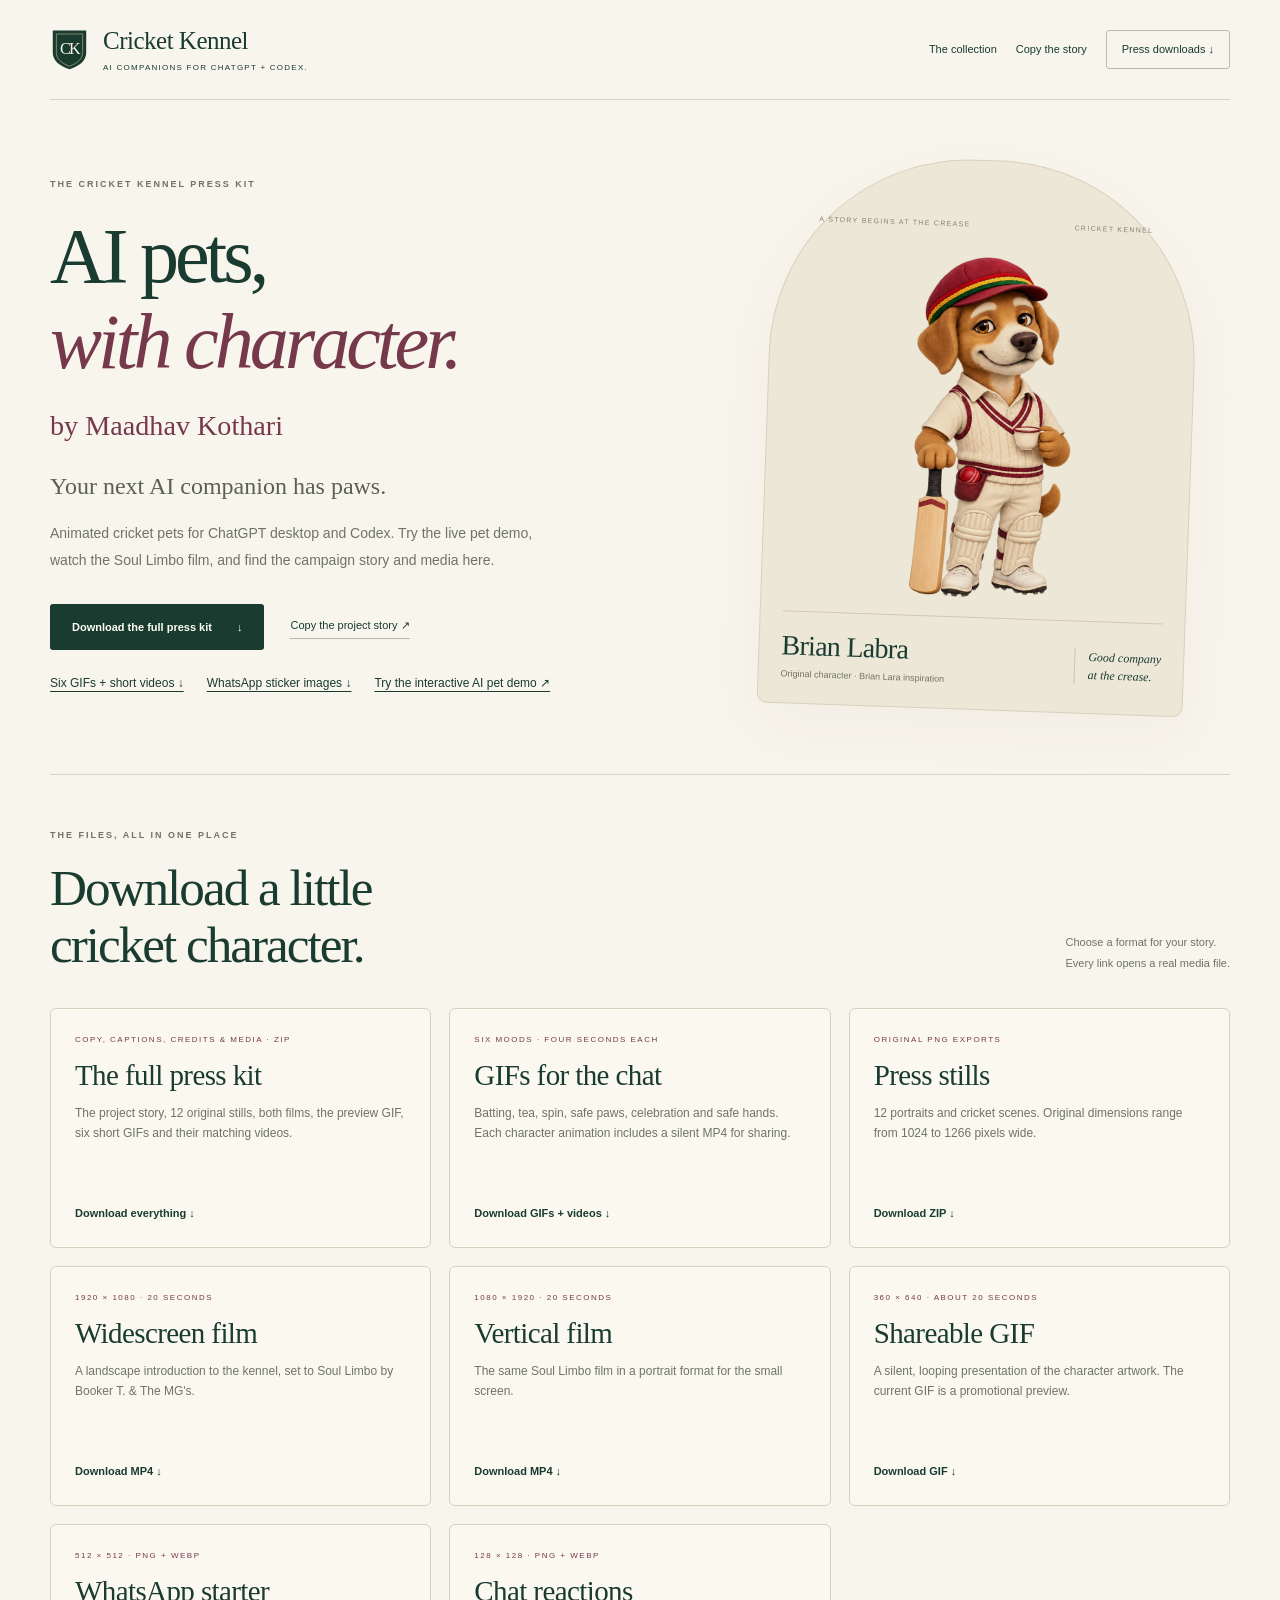
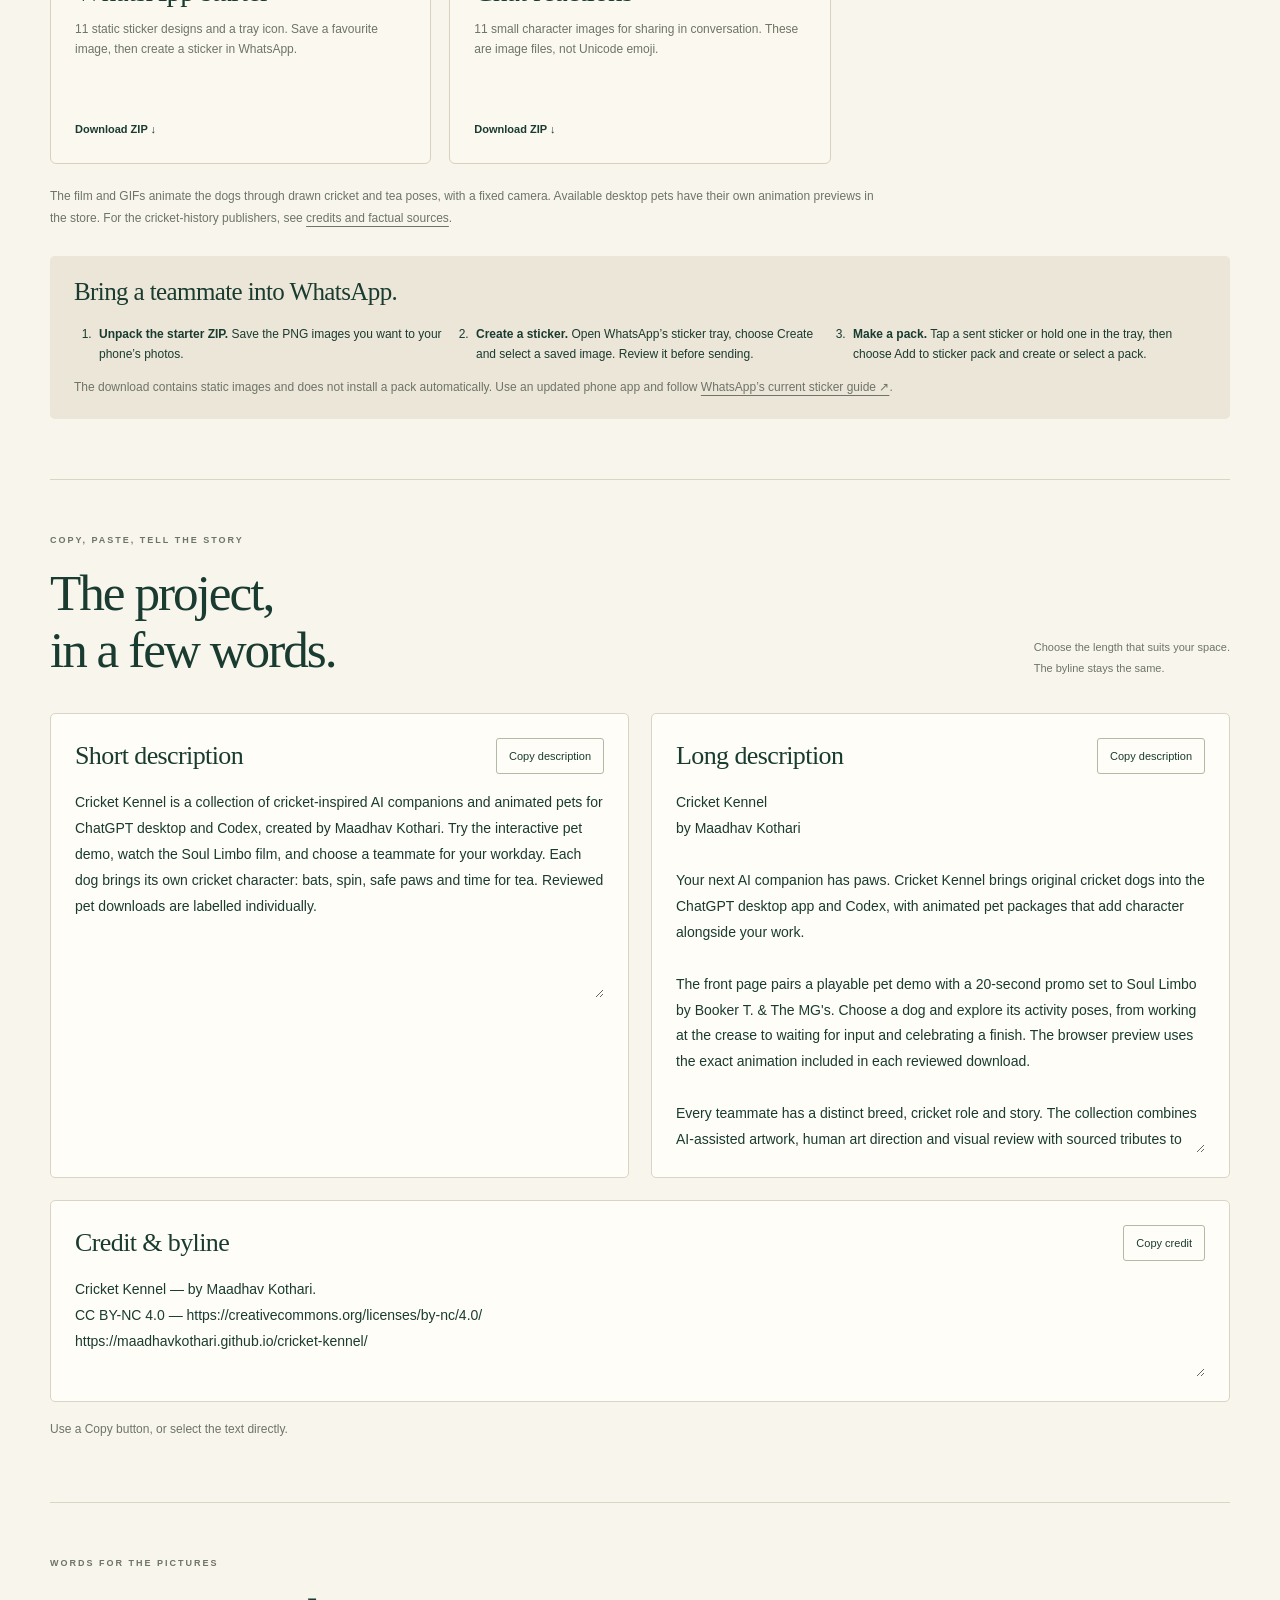
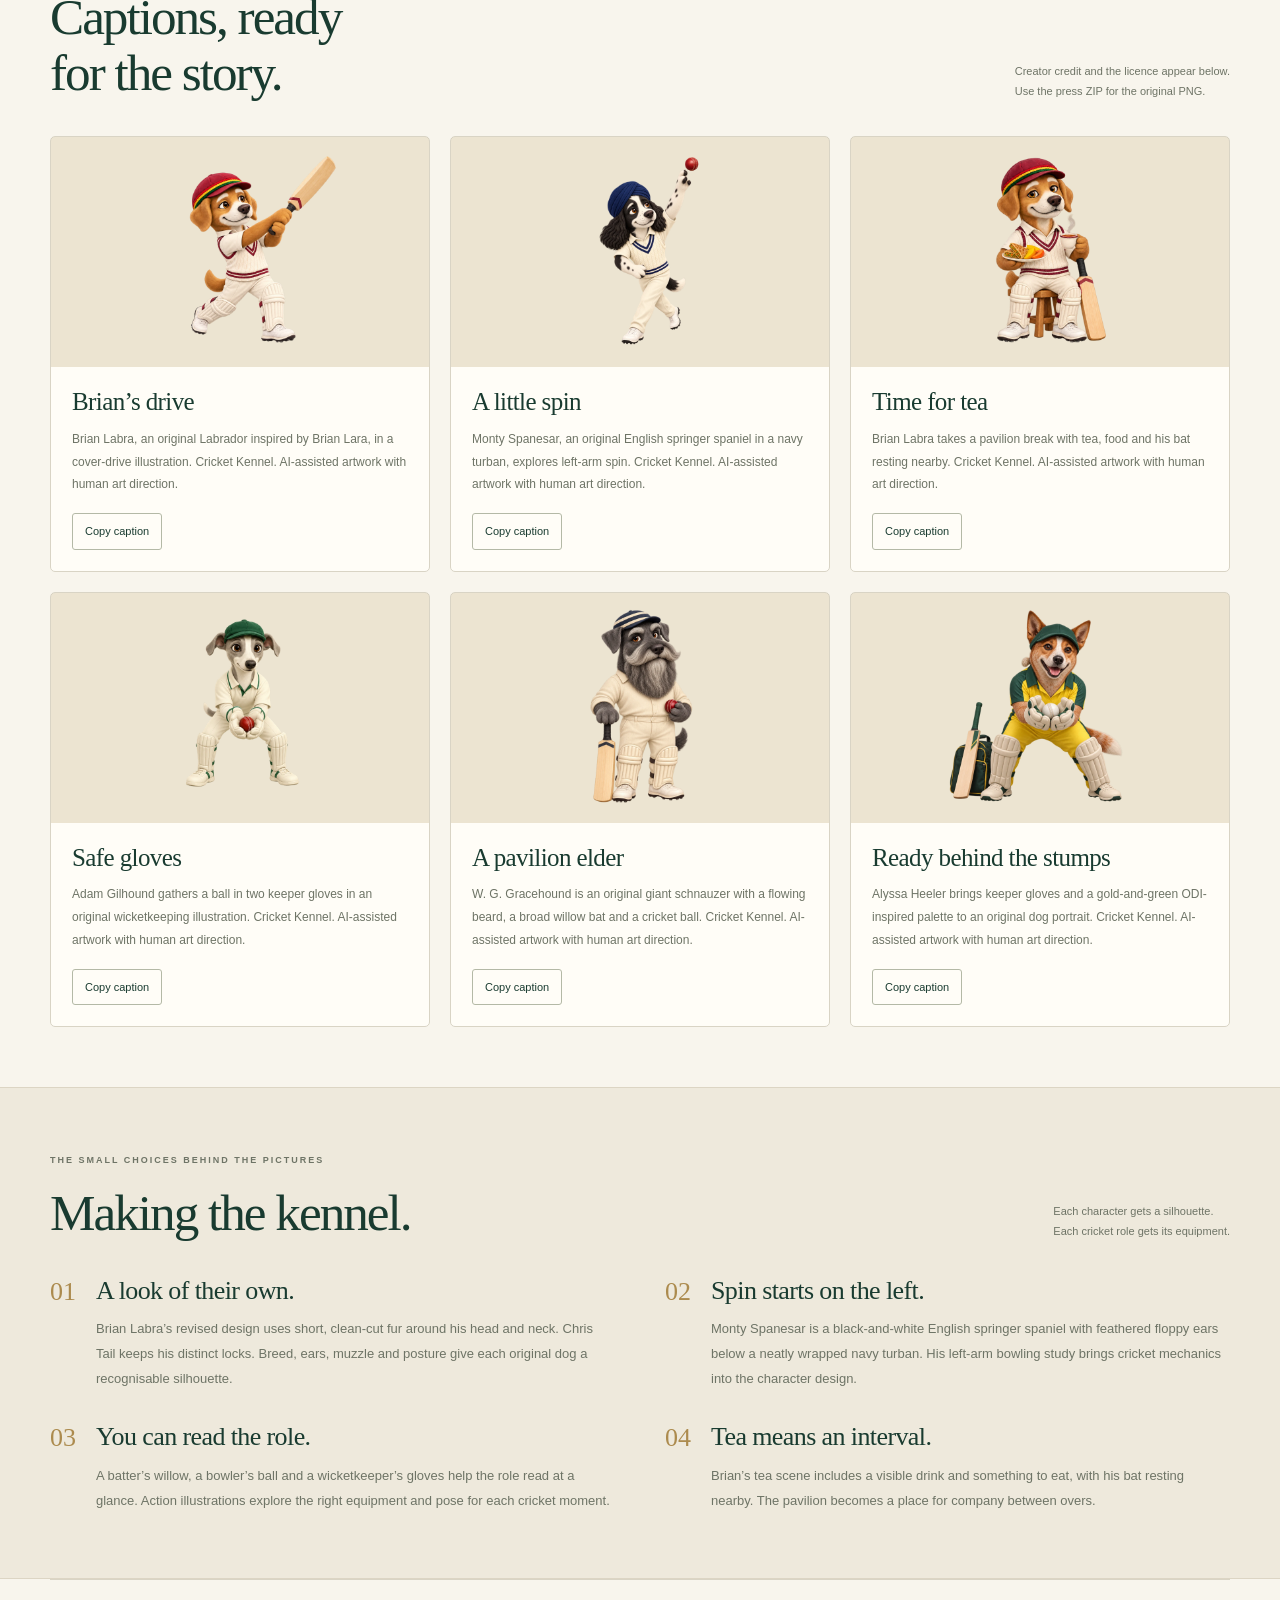
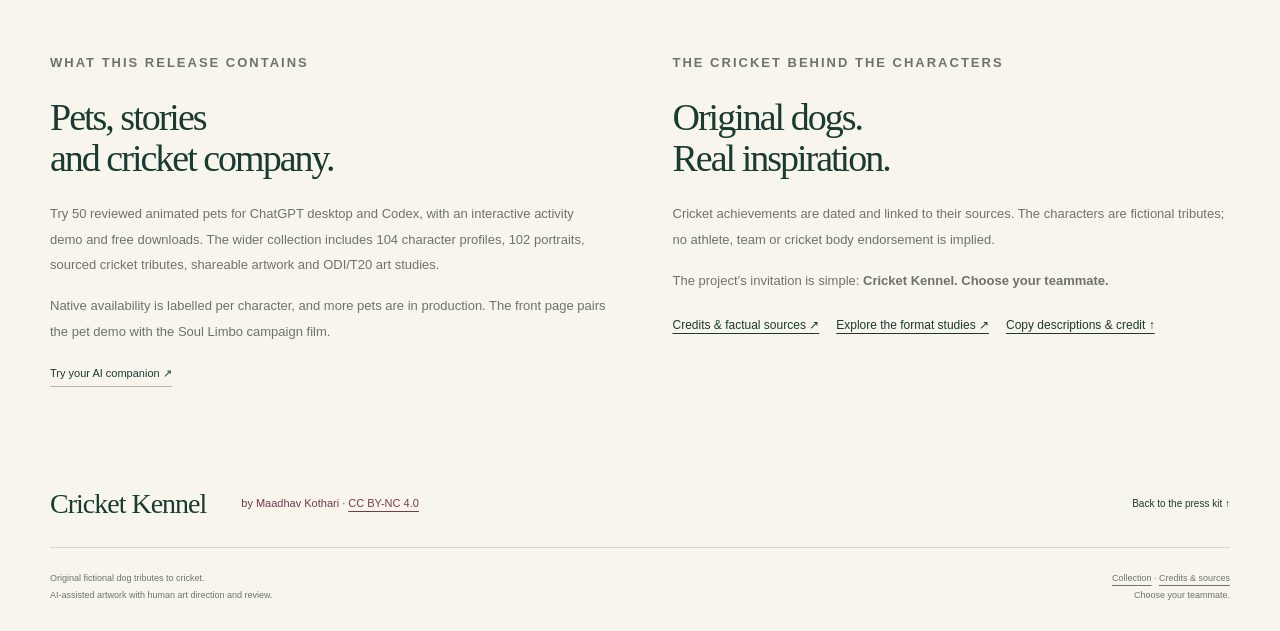
==== press.html @ 67a182ca "Add Dickie Bark umpire and revised Chris Tail native pets" ====
<!doctype html>
<html lang="en">
<head>
  <meta charset="utf-8">
  <meta name="viewport" content="width=device-width,initial-scale=1">
  <meta name="theme-color" content="#193b30">
  <meta name="description" content="Cricket Kennel press kit: AI companions and animated pets for ChatGPT desktop and Codex. Interactive demo, Soul Limbo film and free pet downloads.">
  <meta name="author" content="Maadhav Kothari">
  <meta property="og:title" content="Cricket Kennel — Press kit">
  <meta property="og:description" content="Your next AI companion has paws. Try Cricket Kennel for ChatGPT desktop and Codex.">
  <meta property="og:type" content="website">
  <meta property="og:url" content="https://maadhavkothari.github.io/cricket-kennel/press.html">
  <meta property="og:image" content="https://maadhavkothari.github.io/cricket-kennel/assets/social-preview.jpg">
  <meta property="og:image:width" content="1200">
  <meta property="og:image:height" content="675">
  <meta name="twitter:card" content="summary_large_image">
  <link rel="canonical" href="https://maadhavkothari.github.io/cricket-kennel/press.html">
  <title>Press kit — Cricket Kennel by Maadhav Kothari</title>
  <link rel="icon" href="favicon.svg" type="image/svg+xml">
  <link rel="stylesheet" href="styles.css?v=20260919-v1-50-skills-5b73dc3f-matchday-4f7d1217">
  <style>
    .press-hero{min-height:0;padding-block:60px 64px;grid-template-columns:1.1fr .9fr;gap:64px}
    .press-hero h1{font-size:clamp(60px,6.1vw,89px);letter-spacing:-4px}
    .press-byline{font:clamp(22px,2.2vw,29px)/1.4 var(--serif);color:var(--maroon);margin-top:21px}
    .press-hero .hero-description{max-width:485px;font-size:14px}
    .press-hero .hero-intro{max-width:485px;font-size:24px;margin-top:23px}
    .press-hero .hero-main{max-width:475px;transform:rotate(2deg);margin-inline:auto}
    .press-hero .hero-main>img{max-height:380px}
    .press-jump-links{display:flex;gap:12px 23px;flex-wrap:wrap;margin-top:23px;font-size:12px}
    .press-jump-links a{white-space:nowrap}
    .press-media,.press-copy-section{padding-block:53px 60px;border-top:1px solid var(--line)}
    .press-media .download-grid{grid-template-columns:repeat(3,minmax(0,1fr));margin-top:29px;gap:18px}
    .press-media .download-card{min-height:240px;padding:24px}
    .press-media .download-card p{font-size:12px}
    .press-media .download-card h3{font-size:29px}
    .press-media-note{font-size:12px;line-height:1.8;color:var(--muted);margin-top:22px;max-width:830px}
    .press-steps{margin-top:27px;padding:22px 24px;background:var(--oat);border-radius:5px}
    .press-steps h3{font-size:25px}
    .press-steps ol{padding-left:21px;display:grid;grid-template-columns:repeat(3,minmax(0,1fr));gap:20px;font-size:12px;margin-block:18px 12px}
    .press-steps li{padding-left:4px}
    .press-steps p{font-size:12px;color:var(--muted)}
    .press-copy-grid{display:grid;grid-template-columns:1fr 1fr;gap:22px;margin-top:30px}
    .press-copy-block{border:1px solid var(--line);border-radius:5px;background:var(--paper);padding:24px;min-width:0}
    .press-copy-top{display:flex;align-items:center;justify-content:space-between;gap:14px;margin-bottom:16px}
    .press-copy-top h3{font-size:26px}
    .press-copy-button{font-size:11px;line-height:1.5;white-space:nowrap;border:1px solid #b4b9a6;border-radius:3px;background:transparent;padding:9px 12px}
    .press-copy-button:hover{background:var(--oat)}
    .press-copy-block textarea{width:100%;display:block;resize:vertical;min-height:160px;border:0;padding:0;background:transparent;color:var(--green);font:14px/1.85 var(--sans);border-radius:0}
    .press-copy-block textarea:focus-visible{outline:2px solid var(--gold);outline-offset:6px}
    .press-copy-block textarea.copy-long{min-height:350px}
    .press-copy-block textarea.copy-credit{min-height:100px}
    .press-copy-help{font-size:12px;color:var(--muted);margin-top:17px;min-height:23px}
    .press-credit-block{margin-top:22px}
    .press-caption-grid{display:grid;grid-template-columns:repeat(3,minmax(0,1fr));gap:20px;margin-top:28px}
    .press-caption{border:1px solid var(--line);border-radius:5px;background:var(--paper);overflow:hidden}
    .press-caption img{width:100%;height:230px;object-fit:contain;padding:16px;background:var(--oat);mix-blend-mode:multiply}
    .press-caption-body{padding:21px}
    .press-caption h3{font-size:25px;margin-bottom:12px}
    .press-caption p{font-size:12px;line-height:1.9;color:var(--muted)}
    .press-caption .press-copy-button{margin-top:17px}
    .press-notes{display:grid;grid-template-columns:repeat(2,minmax(0,1fr));gap:32px 50px;margin-top:34px}
    .press-note{display:flex;gap:20px}
    .press-note>span{font:26px var(--serif);color:var(--gold);flex:none}
    .press-note h3{font-size:26px;margin-bottom:12px}
    .press-note p{font-size:13px;line-height:1.9;color:var(--muted)}
    .press-about{display:grid;grid-template-columns:1fr 1fr;gap:65px;padding-block:54px 62px;border-top:1px solid var(--line)}
    .press-about h2{font-size:38px;margin-bottom:21px}
    .press-about p{font-size:13px;color:var(--muted);line-height:1.95;margin-top:16px}
    .press-about .underlink{display:inline-block;margin-top:20px}
    .press-source-links{display:flex;flex-wrap:wrap;gap:17px;margin-top:22px;font-size:12px}
    @media(max-width:1000px){.press-media .download-grid{grid-template-columns:repeat(2,minmax(0,1fr))}.press-caption-grid{grid-template-columns:repeat(2,minmax(0,1fr))}.press-hero{gap:35px}.press-hero h1{font-size:68px;letter-spacing:-3px}.press-hero .hero-main strong{font-size:24px}.press-about{gap:40px}}
    @media(max-width:650px){.press-hero{grid-template-columns:1fr;padding-block:38px 42px;gap:32px}.press-hero h1{font-size:62px;letter-spacing:-3px}.press-hero .hero-intro{font-size:23px}.press-hero .hero-main{max-width:380px;width:100%}.press-hero .hero-main>img{max-height:310px}.press-byline{font-size:25px}.press-media,.press-copy-section{padding-block:40px}.press-media .download-grid,.press-copy-grid,.press-caption-grid,.press-notes,.press-about{grid-template-columns:1fr}.press-media .download-grid{gap:13px}.press-media .download-card{min-height:0;padding:22px}.press-copy-block{padding:21px}.press-copy-block textarea.copy-long{min-height:420px}.press-caption img{height:260px}.press-steps{padding:22px}.press-steps ol{grid-template-columns:1fr;gap:13px}.press-notes{gap:28px}.press-note{gap:17px}.press-about{gap:34px;padding-block:41px}.press-about h2{font-size:34px}.press-jump-links{font-size:11px;gap:11px 18px}.press-copy-top{align-items:flex-start}.press-copy-top h3{font-size:25px}.press-copy-button{font-size:11px}.press-media-note{font-size:12px}}
  </style>
</head>
<body id="top">
  <a class="skip" href="#press-media">Skip to press downloads</a>
  <header class="site-header wrap">
    <a class="brand" href="index.html"><img src="favicon.svg" alt="" width="37" height="43"><span>Cricket Kennel<small>AI companions for ChatGPT + Codex.</small></span></a>
    <nav aria-label="Main navigation"><a href="index.html#team">The collection</a><a href="#project-copy">Copy the story</a><a class="nav-download" href="#press-media">Press downloads <span aria-hidden="true">↓</span></a></nav>
  </header>
  <main>
    <section class="hero press-hero wrap" aria-labelledby="press-title">
      <div class="hero-copy">
        <p class="eyebrow">The Cricket Kennel press kit</p>
        <h1 id="press-title">AI pets,<br> <em>with character.</em></h1>
        <p class="press-byline">by Maadhav Kothari</p>
        <p class="hero-intro">Your next AI companion has paws.</p>
        <p class="hero-description">Animated cricket pets for ChatGPT desktop and Codex. Try the live pet demo, watch the Soul Limbo film, and find the campaign story and media here.</p>
        <div class="hero-actions"><a class="button primary" href="downloads/cricket-kennel-press-kit.zip?v=20260919-ai-pets-cue4" download>Download the full press kit <span aria-hidden="true">↓</span></a><a class="underlink" href="#project-copy">Copy the project story ↗</a></div>
        <div class="press-jump-links"><a href="downloads/cricket-kennel-whatsapp-gifs.zip?v=20260919-ai-pets-cue4" download>Six GIFs + short videos ↓</a><a href="downloads/cricket-kennel-stickers.zip?v=20260919-ai-pets-cue4" download>WhatsApp sticker images ↓</a><a href="index.html#pet-store">Try the interactive AI pet demo ↗</a></div>
      </div>
      <figure class="hero-main">
        <div class="hero-edition"><span>A story begins at the crease</span><span>Cricket Kennel</span></div>
        <img src="assets/brian.webp?v=20260919-ai-pets-cue4" width="960" height="960" alt="Brian Labra, an original honey-brown Labrador with a clean-cut head, cream cricket whites and a bat.">
        <figcaption><span><strong>Brian Labra</strong><small>Original character · Brian Lara inspiration</small></span><span class="hero-signature">Good company<br> at the crease.</span></figcaption>
      </figure>
    </section>

    <section class="press-media wrap" id="press-media" aria-labelledby="media-title">
      <div class="section-heading"><div><p class="eyebrow">The files, all in one place</p><h2 id="media-title">Download a little<br> cricket character.</h2></div><p>Choose a format for your story.<br> Every link opens a real media file.</p></div>
      <div class="download-grid">
        <a class="download-card" href="downloads/cricket-kennel-press-kit.zip?v=20260919-ai-pets-cue4" download><span class="download-kicker">Copy, captions, credits &amp; media · ZIP</span><h3>The full press kit</h3><p>The project story, 12 original stills, both films, the preview GIF, six short GIFs and their matching videos.</p><span>Download everything ↓</span></a>
        <a class="download-card" href="downloads/cricket-kennel-whatsapp-gifs.zip?v=20260919-ai-pets-cue4" download><span class="download-kicker">Six moods · Four seconds each</span><h3>GIFs for the chat</h3><p>Batting, tea, spin, safe paws, celebration and safe hands. Each character animation includes a silent MP4 for sharing.</p><span>Download GIFs + videos ↓</span></a>
        <a class="download-card" href="downloads/cricket-kennel-press-stills.zip?v=20260919-ai-pets-cue4" download><span class="download-kicker">Original PNG exports</span><h3>Press stills</h3><p>12 portraits and cricket scenes. Original dimensions range from 1024 to 1266 pixels wide.</p><span>Download ZIP ↓</span></a>
        <a class="download-card" href="media/cricket-kennel-horizontal.mp4?v=20260919-ai-pets-cue4" download><span class="download-kicker">1920 × 1080 · 20 seconds</span><h3>Widescreen film</h3><p>A landscape introduction to the kennel, set to Soul Limbo by Booker T. &amp; The MG's.</p><span>Download MP4 ↓</span></a>
        <a class="download-card" href="media/cricket-kennel-vertical.mp4?v=20260919-ai-pets-cue4" download><span class="download-kicker">1080 × 1920 · 20 seconds</span><h3>Vertical film</h3><p>The same Soul Limbo film in a portrait format for the small screen.</p><span>Download MP4 ↓</span></a>
        <a class="download-card" href="media/cricket-kennel-preview.gif?v=20260919-ai-pets-cue4" download><span class="download-kicker">360 × 640 · about 20 seconds</span><h3>Shareable GIF</h3><p>A silent, looping presentation of the character artwork. The current GIF is a promotional preview.</p><span>Download GIF ↓</span></a>
        <a class="download-card" href="downloads/cricket-kennel-stickers.zip?v=20260919-ai-pets-cue4" download><span class="download-kicker">512 × 512 · PNG + WebP</span><h3>WhatsApp starter</h3><p>11 static sticker designs and a tray icon. Save a favourite image, then create a sticker in WhatsApp.</p><span>Download ZIP ↓</span></a>
        <a class="download-card" href="downloads/cricket-kennel-reactions.zip?v=20260919-ai-pets-cue4" download><span class="download-kicker">128 × 128 · PNG + WebP</span><h3>Chat reactions</h3><p>11 small character images for sharing in conversation. These are image files, not Unicode emoji.</p><span>Download ZIP ↓</span></a>
      </div>
      <p class="press-media-note">The film and GIFs animate the dogs through drawn cricket and tea poses, with a fixed camera. Available desktop pets have their own animation previews in the store. For the cricket-history publishers, see <a href="CREDITS.md">credits and factual sources</a>.</p>
      <div class="press-steps" aria-labelledby="whatsapp-title">
        <h3 id="whatsapp-title">Bring a teammate into WhatsApp.</h3>
        <ol><li><strong>Unpack the starter ZIP.</strong> Save the PNG images you want to your phone’s photos.</li><li><strong>Create a sticker.</strong> Open WhatsApp’s sticker tray, choose Create and select a saved image. Review it before sending.</li><li><strong>Make a pack.</strong> Tap a sent sticker or hold one in the tray, then choose Add to sticker pack and create or select a pack.</li></ol>
        <p>The download contains static images and does not install a pack automatically. Use an updated phone app and follow <a href="https://faq.whatsapp.com/1056840314992666" target="_blank" rel="noopener noreferrer">WhatsApp’s current sticker guide ↗</a>.</p>
      </div>
    </section>

    <section class="press-copy-section wrap" id="project-copy" aria-labelledby="copy-title">
      <div class="section-heading"><div><p class="eyebrow">Copy, paste, tell the story</p><h2 id="copy-title">The project,<br> in a few words.</h2></div><p>Choose the length that suits your space.<br> The byline stays the same.</p></div>
      <div class="press-copy-grid">
        <article class="press-copy-block"><div class="press-copy-top"><h3><label for="copy-short">Short description</label></h3><button class="press-copy-button" type="button" data-copy="copy-short">Copy description</button></div><textarea id="copy-short" readonly rows="8" spellcheck="false">Cricket Kennel is a collection of cricket-inspired AI companions and animated pets for ChatGPT desktop and Codex, created by Maadhav Kothari. Try the interactive pet demo, watch the Soul Limbo film, and choose a teammate for your workday. Each dog brings its own cricket character: bats, spin, safe paws and time for tea. Reviewed pet downloads are labelled individually.</textarea></article>
        <article class="press-copy-block"><div class="press-copy-top"><h3><label for="copy-long">Long description</label></h3><button class="press-copy-button" type="button" data-copy="copy-long">Copy description</button></div><textarea id="copy-long" class="copy-long" readonly rows="14" spellcheck="false">Cricket Kennel
by Maadhav Kothari

Your next AI companion has paws. Cricket Kennel brings original cricket dogs into the ChatGPT desktop app and Codex, with animated pet packages that add character alongside your work.

The front page pairs a playable pet demo with a 20-second promo set to Soul Limbo by Booker T. &amp; The MG's. Choose a dog and explore its activity poses, from working at the crease to waiting for input and celebrating a finish. The browser preview uses the exact animation included in each reviewed download.

Every teammate has a distinct breed, cricket role and story. The collection combines AI-assisted artwork, human art direction and visual review with sourced tributes to cricket greats. Character portraits, ODI/T20 art studies, stickers and short cricket animations extend the kennel beyond the desktop.

Download availability is shown per character. Desktop/CLI pets and ChatGPT web use different installation formats; the downloads include setup instructions and a link to the official guide. More native pets remain in production.

Choose your teammate. Bring a little cricket to your workday.</textarea></article>
      </div>
      <article class="press-copy-block press-credit-block"><div class="press-copy-top"><h3><label for="copy-credit">Credit &amp; byline</label></h3><button class="press-copy-button" type="button" data-copy="copy-credit">Copy credit</button></div><textarea id="copy-credit" class="copy-credit" readonly rows="3" spellcheck="false">Cricket Kennel — by Maadhav Kothari.
CC BY-NC 4.0 — https://creativecommons.org/licenses/by-nc/4.0/
https://maadhavkothari.github.io/cricket-kennel/</textarea></article>
      <p class="press-copy-help" id="copy-status" role="status" aria-live="polite">Use a Copy button, or select the text directly.</p>
    </section>

    <section class="press-copy-section wrap" id="captions" aria-labelledby="caption-title">
      <div class="section-heading"><div><p class="eyebrow">Words for the pictures</p><h2 id="caption-title">Captions, ready<br> for the story.</h2></div><p>Creator credit and the licence appear below.<br> Use the press ZIP for the original PNG.</p></div>
      <div class="press-caption-grid">
        <article class="press-caption"><img src="assets/brian-cover-drive.webp?v=20260919-ai-pets-cue4" alt="Brian Labra holding his bat through an illustrated cover-drive pose." width="400" height="400" loading="lazy"><div class="press-caption-body"><h3>Brian’s drive</h3><p id="caption-brian">Brian Labra, an original Labrador inspired by Brian Lara, in a cover-drive illustration. Cricket Kennel. AI-assisted artwork with human art direction.</p><button class="press-copy-button" type="button" data-copy="caption-brian">Copy caption</button></div></article>
        <article class="press-caption"><img src="assets/monty-spanesar-left-arm-spin.webp?v=20260919-ai-pets-cue4" alt="Monty Spanesar, a navy-turbaned springer spaniel, in a left-arm spin illustration." width="400" height="400" loading="lazy"><div class="press-caption-body"><h3>A little spin</h3><p id="caption-monty">Monty Spanesar, an original English springer spaniel in a navy turban, explores left-arm spin. Cricket Kennel. AI-assisted artwork with human art direction.</p><button class="press-copy-button" type="button" data-copy="caption-monty">Copy caption</button></div></article>
        <article class="press-caption"><img src="assets/brian-tea-food.webp?v=20260919-ai-pets-cue4" alt="Brian Labra holding a cup and a plate of food, with his bat resting beside him." width="400" height="400" loading="lazy"><div class="press-caption-body"><h3>Time for tea</h3><p id="caption-tea">Brian Labra takes a pavilion break with tea, food and his bat resting nearby. Cricket Kennel. AI-assisted artwork with human art direction.</p><button class="press-copy-button" type="button" data-copy="caption-tea">Copy caption</button></div></article>
        <article class="press-caption"><img src="assets/adam-gilhound-keeper-take.webp?v=20260919-ai-pets-cue4" alt="Adam Gilhound gathers a cricket ball in two wicketkeeping gloves." width="400" height="400" loading="lazy"><div class="press-caption-body"><h3>Safe gloves</h3><p id="caption-keeper">Adam Gilhound gathers a ball in two keeper gloves in an original wicketkeeping illustration. Cricket Kennel. AI-assisted artwork with human art direction.</p><button class="press-copy-button" type="button" data-copy="caption-keeper">Copy caption</button></div></article>
        <article class="press-caption"><img src="assets/wg-gracehound.webp?v=20260919-ai-pets-cue4" alt="W. G. Gracehound, a bearded giant schnauzer, with a cricket bat and ball." width="400" height="400" loading="lazy"><div class="press-caption-body"><h3>A pavilion elder</h3><p id="caption-grace">W. G. Gracehound is an original giant schnauzer with a flowing beard, a broad willow bat and a cricket ball. Cricket Kennel. AI-assisted artwork with human art direction.</p><button class="press-copy-button" type="button" data-copy="caption-grace">Copy caption</button></div></article>
        <article class="press-caption"><img src="assets/alyssa-heeler.webp?v=20260919-ai-pets-cue4" alt="Alyssa Heeler, an original wicketkeeper dog in a gold-and-green ODI-inspired kit." width="400" height="400" loading="lazy"><div class="press-caption-body"><h3>Ready behind the stumps</h3><p id="caption-alyssa">Alyssa Heeler brings keeper gloves and a gold-and-green ODI-inspired palette to an original dog portrait. Cricket Kennel. AI-assisted artwork with human art direction.</p><button class="press-copy-button" type="button" data-copy="caption-alyssa">Copy caption</button></div></article>
      </div>
    </section>

    <section class="story-section" id="making-of" aria-labelledby="making-title">
      <div class="wrap"><div class="section-heading"><div><p class="eyebrow">The small choices behind the pictures</p><h2 id="making-title">Making the kennel.</h2></div><p>Each character gets a silhouette.<br> Each cricket role gets its equipment.</p></div>
        <div class="press-notes">
          <article class="press-note"><span>01</span><div><h3>A look of their own.</h3><p>Brian Labra’s revised design uses short, clean-cut fur around his head and neck. Chris Tail keeps his distinct locks. Breed, ears, muzzle and posture give each original dog a recognisable silhouette.</p></div></article>
          <article class="press-note"><span>02</span><div><h3>Spin starts on the left.</h3><p>Monty Spanesar is a black-and-white English springer spaniel with feathered floppy ears below a neatly wrapped navy turban. His left-arm bowling study brings cricket mechanics into the character design.</p></div></article>
          <article class="press-note"><span>03</span><div><h3>You can read the role.</h3><p>A batter’s willow, a bowler’s ball and a wicketkeeper’s gloves help the role read at a glance. Action illustrations explore the right equipment and pose for each cricket moment.</p></div></article>
          <article class="press-note"><span>04</span><div><h3>Tea means an interval.</h3><p>Brian’s tea scene includes a visible drink and something to eat, with his bat resting nearby. The pavilion becomes a place for company between overs.</p></div></article>
        </div>
      </div>
    </section>

    <section class="press-about wrap" aria-label="Project scope and sources">
      <article><p class="eyebrow">What this release contains</p><h2>Pets, stories<br> and cricket company.</h2><p>Try 50 reviewed animated pets for ChatGPT desktop and Codex, with an interactive activity demo and free downloads. The wider collection includes 104 character profiles, 102 portraits, sourced cricket tributes, shareable artwork and ODI/T20 art studies.</p><p>Native availability is labelled per character, and more pets are in production. The front page pairs the pet demo with the Soul Limbo campaign film.</p><a class="underlink" href="index.html#pet-store">Try your AI companion ↗</a></article>
      <article><p class="eyebrow">The cricket behind the characters</p><h2>Original dogs.<br> Real inspiration.</h2><p>Cricket achievements are dated and linked to their sources. The characters are fictional tributes; no athlete, team or cricket body endorsement is implied.</p><p>The project’s invitation is simple: <strong>Cricket Kennel. Choose your teammate.</strong></p><div class="press-source-links"><a href="CREDITS.md">Credits &amp; factual sources ↗</a><a href="index.html#formats">Explore the format studies ↗</a><a href="#project-copy">Copy descriptions &amp; credit ↑</a></div></article>
    </section>
  </main>
  <footer class="site-footer wrap"><div class="footer-top"><a class="footer-brand" href="index.html">Cricket Kennel</a><p>by Maadhav Kothari · <a rel="license" href="https://creativecommons.org/licenses/by-nc/4.0/">CC BY-NC 4.0</a></p><a href="#top">Back to the press kit ↑</a></div><div class="footer-bottom"><p>Original fictional dog tributes to cricket.<br> AI-assisted artwork with human art direction and review.</p><p><a href="index.html">Collection</a> · <a href="CREDITS.md">Credits &amp; sources</a><br> Choose your teammate.</p></div></footer>
  <script>
    (() => {
      const status = document.getElementById('copy-status');
      for (const button of document.querySelectorAll('[data-copy]')) {
        button.addEventListener('click', async () => {
          const target = document.getElementById(button.dataset.copy);
          if (!target) return;
          const text = ('value' in target ? target.value : target.textContent).trim();
          try {
            if (!navigator.clipboard?.writeText) throw new Error('Clipboard unavailable');
            await navigator.clipboard.writeText(text);
            status.textContent = 'Copied. Ready to paste into your story.';
            button.textContent = 'Copied ✓';
          } catch {
            if (typeof target.select === 'function') { target.focus(); target.select(); }
            else {
              const selection = window.getSelection();
              const range = document.createRange();
              range.selectNodeContents(target);
              selection.removeAllRanges();
              selection.addRange(range);
            }
            status.textContent = 'Text selected. Press Command-C or Control-C to copy.';
          }
        });
      }
    })();
  </script>
</body>
</html>
---- styles.css ----
:root{--ivory:#f8f5ed;--paper:#fffdf7;--green:#193b30;--deep:#102b23;--maroon:#76394b;--gold:#ac8b4e;--line:#d9d4c5;--muted:#6e7466;--oat:#ece6d8;--serif:Georgia,"Times New Roman",serif;--sans:-apple-system,BlinkMacSystemFont,"Segoe UI",sans-serif}*{box-sizing:border-box}html{scroll-behavior:smooth;scroll-padding-top:25px}body{margin:0;background:var(--ivory);color:var(--green);font:15px/1.7 var(--sans)}button,input,select{font:inherit}button{cursor:pointer;color:inherit}a{color:inherit;text-underline-offset:4px}img,video{display:block;max-width:100%}button,a,input,select,summary{outline-offset:5px}button:focus-visible,a:focus-visible,input:focus-visible,select:focus-visible,summary:focus-visible{outline:3px solid var(--gold)}h1,h2,h3,p,figure{margin:0}h1,h2,h3{font-family:var(--serif);font-weight:400;line-height:1.1}h1{font-size:clamp(64px,6.7vw,104px);letter-spacing:-5px}h1 em{color:var(--maroon);font-weight:400}h2{font-size:clamp(36px,4vw,56px);letter-spacing:-2px}h3{font-size:25px;letter-spacing:-.6px}.wrap{width:min(1360px,calc(100% - 100px));margin-inline:auto}.sr-only,.skip:not(:focus){position:absolute;width:1px;height:1px;padding:0;overflow:hidden;clip:rect(0,0,0,0);white-space:nowrap}.skip:focus{position:fixed;z-index:100;top:15px;left:15px;background:var(--green);color:white;padding:12px 20px}.site-header{display:flex;align-items:center;justify-content:space-between;gap:30px;padding-block:27px;border-bottom:1px solid var(--line)}.brand{display:flex;align-items:center;gap:14px;font:25px var(--serif);letter-spacing:-.5px;text-decoration:none}.brand img{width:39px;flex:none}.brand small{display:block;font:8px var(--sans);letter-spacing:1.25px;text-transform:uppercase;margin-top:8px}.site-header nav{display:flex;align-items:center;gap:29px;font-size:11px}.site-header nav a{text-decoration:none}.site-header nav .nav-download{border:1px solid #b8bca9;border-radius:3px;padding:9px 15px}.site-header nav a:hover{color:var(--maroon)}.hero{display:grid;grid-template-columns:1fr 1.03fr;gap:62px;align-items:center;min-height:735px;padding-block:65px 78px}.eyebrow{font-size:9px;text-transform:uppercase;font-weight:600;letter-spacing:2px;color:var(--muted);margin-bottom:21px}.hero-copy>.eyebrow span{width:6px;height:6px;display:inline-block;border-radius:50%;background:var(--maroon);margin-right:8px;vertical-align:1px}.hero-intro{font:23px/1.5 var(--serif);max-width:380px;margin-top:27px;color:#5b6350}.hero-description{font-size:12px;line-height:1.9;max-width:360px;color:var(--muted);margin-top:16px}.hero-actions{display:flex;align-items:center;gap:26px;flex-wrap:wrap;margin-top:31px}.button{display:inline-flex;align-items:center;justify-content:center;gap:25px;min-height:46px;padding:12px 21px;font-size:11px;font-weight:600;border:1px solid transparent;border-radius:3px;text-decoration:none}.primary{background:var(--green);color:var(--paper)}.primary:hover{background:var(--deep)}.underlink{font-size:11px;text-decoration:none;border-bottom:1px solid #b4b9a6;padding-bottom:3px}.hero-footnote{display:flex;gap:10px;align-items:center;font-size:9px;color:var(--muted);margin-top:38px}.hero-footnote strong{font-weight:500}.tiny-ball{width:17px;height:17px;border-radius:50%;background:var(--maroon);position:relative;transform:rotate(28deg);flex:none}.tiny-ball:after{content:"";border-inline:1px dashed #d5a995;position:absolute;height:15px;width:2px;top:1px;left:7px}.hero-art{position:relative;padding:0 20px 0 35px;min-width:0}.hero-orbit{position:absolute;inset:8% -1% 10% 0;border:1px solid #d9d1bd;border-radius:50%;z-index:-1}.hero-main{background:#ede7d8;border:1px solid #d9d0bb;padding:30px 22px 21px;border-radius:200px 200px 10px 10px;transform:rotate(2deg);box-shadow:0 20px 60px #46340b0a}.hero-edition{display:flex;justify-content:space-between;font-size:7px;text-transform:uppercase;letter-spacing:1.3px;color:#82816b;margin:28px 23px 6px}.hero-main>img{aspect-ratio:1;width:100%;object-fit:contain;mix-blend-mode:multiply}.hero-main figcaption{border-top:1px solid #d2c8b2;padding-top:18px;display:flex;justify-content:space-between;align-items:center;gap:20px}.hero-main strong{font:28px var(--serif);letter-spacing:-.7px;display:block}.hero-main small{font-size:9px;color:var(--muted);display:block;margin-top:5px}.hero-signature{font:12px/1.5 var(--serif);font-style:italic;max-width:104px;border-left:1px solid #cec5ae;padding-left:13px}.hero-small{position:absolute;left:-37px;bottom:-28px;width:165px;background:#fbf7ed;border:6px solid var(--paper);border-bottom-width:10px;transform:rotate(-10deg);box-shadow:0 8px 25px #40331c1b;border-radius:3px}.hero-small img{aspect-ratio:1;object-fit:contain;width:100%;mix-blend-mode:multiply}.hero-small figcaption{font:14px var(--serif);padding:3px 5px 0;text-align:center;color:var(--maroon)}.hero-seal{position:absolute;right:-19px;top:12px;border:1px solid var(--maroon);outline:1px solid var(--maroon);outline-offset:5px;border-radius:50%;width:88px;height:88px;display:flex;align-items:center;justify-content:center;flex-direction:column;font-size:9px;line-height:1.5;transform:rotate(13deg);background:var(--ivory);color:var(--maroon)}.hero-seal i{font:14px var(--serif)}.boundary-strip{padding:20px 30px;display:flex;justify-content:center;align-items:center;gap:38px;border-block:1px solid var(--line);background:#efeade;font-size:10px;text-transform:uppercase;letter-spacing:1.3px;overflow:hidden;white-space:nowrap}.boundary-strip i{font-size:11px;color:var(--gold);font-style:normal}.team-section{padding-block:77px 60px}.section-heading{display:flex;justify-content:space-between;align-items:flex-end;gap:35px;margin-bottom:35px}.section-heading .eyebrow{margin-bottom:17px}.section-heading>p{font-size:11px;color:var(--muted);line-height:1.85}.team-tools{display:flex;align-items:center;justify-content:space-between;gap:25px;margin-top:33px}.search{position:relative;display:flex;align-items:center;width:min(410px,100%)}.search>span[aria-hidden]{position:absolute;left:13px;font-size:26px;line-height:1;color:#7c806d;pointer-events:none}.search input{width:100%;height:44px;padding:10px 15px 10px 41px;background:var(--paper);border:1px solid var(--line);border-radius:4px;color:var(--green);font-size:11px}.result-count{font-size:10px;color:var(--muted);white-space:nowrap}.nation-filters{display:flex;flex-wrap:wrap;gap:8px;margin:19px 0 27px}.nation-button{background:transparent;border:1px solid #cdd1bf;border-radius:30px;padding:7px 15px;font-size:10px;min-height:34px}.nation-button:hover{background:#edf0e5}.nation-button[aria-pressed="true"]{background:var(--green);border-color:var(--green);color:var(--paper)}.team-grid{display:grid;grid-template-columns:repeat(4,minmax(0,1fr));gap:33px 23px}.pet-card{background:transparent;border:0;padding:0;text-align:left;width:100%;min-width:0}.pet-image{position:relative;border-radius:110px 110px 7px 7px;background:#ece6d9;border:1px solid #ded5c2;overflow:hidden;transition:background .2s}.pet-image img{aspect-ratio:1;width:100%;object-fit:contain;mix-blend-mode:multiply;transition:transform .35s;padding:12px}.pet-card:hover .pet-image img{transform:translateY(-5px) scale(1.035)}.pet-card:hover .pet-image{background:#e5ddc9}.pet-number{position:absolute;left:16px;bottom:13px;font-size:8px;color:#86836f;letter-spacing:1px}.pet-arrow{position:absolute;right:13px;bottom:11px;background:var(--paper);border:1px solid #dbd4c2;border-radius:50%;width:29px;height:29px;display:grid;place-content:center;font-size:16px;color:var(--maroon)}.pet-card h3{font-size:26px;margin-top:16px;line-height:1.15}.pet-card .pet-breed{font-size:10px;color:var(--muted);display:block;margin-top:6px}.pet-card .pet-role{font-size:8px;letter-spacing:1.2px;text-transform:uppercase;color:var(--maroon);display:block;margin-top:12px}.collection-note{font-size:10px;color:var(--muted);margin-top:34px;line-height:1.8}.empty{font-size:13px;color:var(--muted);grid-column:1/-1;padding:25px 0}.story-section{background:#eee9dc;border-block:1px solid #dcd5c4;padding:65px 0}.story-layout{display:grid;grid-template-columns:1fr 1fr;gap:90px}.story-layout h2{font-size:45px}.story-points{display:grid;gap:27px}.story-points article{display:flex;gap:21px}.story-points article>span{font:25px var(--serif);color:var(--gold)}.story-points h3{font-size:24px;margin-bottom:9px}.story-points p{font-size:11px;color:var(--muted);line-height:1.9;max-width:450px}.film-section{background:var(--green);color:var(--ivory);padding:70px 0}.film-layout{display:grid;grid-template-columns:.75fr 1.4fr;align-items:center;gap:66px}.film-copy .eyebrow{color:#b7c2aa}.film-copy h2{font-size:49px}.film-copy>p:not(.eyebrow){font-size:12px;color:#c2cbb6;line-height:1.85;margin-top:22px;max-width:295px}.media-switches{display:flex;gap:7px;flex-wrap:wrap;margin-top:29px}.media-switch{background:transparent;border:1px solid #6a806c;color:#dce5d2;padding:7px 11px;border-radius:3px;min-height:35px;font-size:9px}.media-switch[aria-pressed="true"]{background:var(--ivory);border-color:var(--ivory);color:var(--green)}.film-copy .film-small{font-size:9px!important;margin-top:15px!important}.film-download{display:inline-block;font-size:10px;margin-top:15px;color:#d4dfc6}.film-player{border-radius:9px;overflow:hidden;border:1px solid #789076;background:#10291f;min-height:230px;display:grid;place-content:center;position:relative}.film-player video{width:100%;aspect-ratio:16/9;object-fit:contain;max-height:540px;background:#10291f}.film-player.is-vertical video{aspect-ratio:9/16;max-height:500px;width:auto;margin:auto;min-width:230px}.film-player>p{font-size:12px;padding:30px;color:#cfdbc0;max-width:360px}.gif-preview{width:100%;min-height:290px;display:flex;align-items:center;justify-content:center;flex-direction:column;position:relative}.gif-preview>img{max-height:500px;object-fit:contain}.gif-preview>button{margin:15px;padding:10px 16px;background:var(--ivory);border:0;border-radius:3px;color:var(--green);font-size:10px}.formats-section{padding-block:75px}.format-layout{display:grid;grid-template-columns:.8fr 1.6fr;gap:45px;border-top:1px solid var(--line);padding-top:30px}.format-selector label{display:block;font-size:10px;font-weight:600;margin-bottom:10px;color:var(--muted)}.format-selector select{font-size:11px;width:100%;color:var(--green);height:45px;border:1px solid var(--line);background:var(--paper);border-radius:4px;padding:10px}.format-palette{display:flex;gap:12px;flex-wrap:wrap;margin:24px 0}.format-swatch{width:47px;height:47px;border-radius:50%;border:3px solid var(--paper);outline:1px solid #dbd6c7}.format-disclaimer{font-size:10px;color:var(--muted);line-height:1.85;max-width:320px}.format-body>.eyebrow{font-size:8px;color:var(--maroon);margin-bottom:10px}.format-body>h3{font-size:35px;letter-spacing:-1px;margin-bottom:13px}.format-body>.format-era{font-size:10px;color:var(--muted);margin-bottom:18px}.format-body>.format-difference{font:20px/1.6 var(--serif);margin-bottom:23px;color:#5d674f}.format-details{border-block:1px solid var(--line)}.format-details summary{display:flex;justify-content:space-between;padding:16px 0;cursor:pointer;list-style:none;font-size:11px;font-weight:500}.format-details summary::-webkit-details-marker{display:none}.format-details summary:after{content:"+"}.format-details[open] summary:after{content:"−"}.format-detail-block{margin-bottom:19px}.format-detail-block h4{font:18px var(--serif);margin:0 0 8px}.format-detail-block p{font-size:11px;line-height:1.8;color:var(--muted)}.format-actions{display:grid;grid-template-columns:repeat(3,1fr);gap:10px;margin:10px 0 23px}.format-action{padding:14px;background:#efeadf;border:1px solid #ded7c7;border-radius:4px}.format-action h4{font:18px/1.2 var(--serif);margin:0 0 9px}.format-action p{font-size:10px;color:var(--muted);line-height:1.7}.format-fact{border-left:2px solid var(--gold);padding:0 0 0 18px;margin-top:22px}.format-fact blockquote{font:18px/1.6 var(--serif);margin:0 0 10px}.format-fact a{font-size:9px;color:var(--muted);margin-right:12px}.take-home{background:#eee8d9;border-top:1px solid #ddd5c0;padding:62px 0 55px}.take-home-intro{display:flex;justify-content:space-between;gap:40px;align-items:center}.take-home-intro h2{font-size:49px}.take-home-intro>div>p:not(.eyebrow){font-size:12px;color:var(--muted);max-width:350px;line-height:1.9;margin-top:21px}.sticker-fan{display:flex;align-items:center;max-width:420px;padding-right:20px}.sticker-fan img{width:155px;height:175px;object-fit:contain;background:#fbf8ee;border:6px solid var(--paper);border-radius:18px;box-shadow:0 8px 22px #493d2015;transform:rotate(-13deg);margin-left:-20px}.sticker-fan img:nth-child(2){transform:rotate(2deg) translateY(-13px);z-index:1}.sticker-fan img:nth-child(3){transform:rotate(14deg)}.download-grid{display:grid;grid-template-columns:repeat(3,minmax(0,1fr));gap:16px;margin-top:40px}.download-card{background:#fbf8f0;border:1px solid #d9d1bc;border-radius:6px;padding:25px;display:flex;flex-direction:column;text-decoration:none;min-height:177px;transition:transform .2s,border .2s}.download-card:hover{transform:translateY(-3px);border-color:var(--gold)}.download-card>.download-kicker{font-size:8px;letter-spacing:1.5px;text-transform:uppercase;color:var(--maroon);margin-bottom:13px}.download-card h3{font-size:25px}.download-card p{font-size:10px;color:var(--muted);line-height:1.7;margin-top:11px}.download-card>span:last-child{font-size:11px;font-weight:600;margin-top:auto;padding-top:21px;color:var(--green)}.sticker-instructions{margin-top:27px;border-block:1px solid #d3cbb8}.sticker-instructions summary{display:flex;align-items:center;justify-content:space-between;cursor:pointer;padding:21px 0;list-style:none;font-size:11px}.sticker-instructions summary::-webkit-details-marker{display:none}.sticker-instructions>div{max-width:870px;padding:0 0 20px}.sticker-instructions ol{display:grid;grid-template-columns:repeat(3,1fr);gap:35px;padding-left:20px;margin:0 0 20px;color:#65705b;font-size:11px}.sticker-instructions li{padding-left:3px;line-height:1.9}.sticker-instructions strong{display:block;font-weight:600;color:var(--green)}.sticker-instructions p{font-size:10px;line-height:1.8;color:var(--muted)}.site-footer{padding-block:39px 27px}.footer-top{display:flex;align-items:center;gap:35px;padding-bottom:27px;border-bottom:1px solid var(--line)}.footer-brand{font:28px var(--serif);text-decoration:none;letter-spacing:-1px}.footer-top p{font-size:11px;color:var(--maroon)}.footer-top>a:last-child{margin-left:auto;font-size:10px;text-decoration:none}.footer-bottom{display:flex;justify-content:space-between;gap:45px;padding-top:22px;font-size:9px;line-height:1.9;color:var(--muted)}.footer-bottom>p:first-child{max-width:650px}.footer-bottom>p:last-child{text-align:right;white-space:nowrap}.character-dialog{width:min(1050px,calc(100% - 36px));max-height:90dvh;padding:0;border:1px solid #d5cdbb;border-radius:10px;background:var(--ivory);color:var(--green);box-shadow:0 25px 100px #0a231b66;overflow:auto}.character-dialog[open]{display:grid;grid-template-columns:1fr 1fr}.character-dialog::backdrop{background:#0b241ddf;backdrop-filter:blur(5px)}.dialog-close{position:absolute;z-index:3;top:13px;right:13px;width:38px;height:38px;border:1px solid #d6d2c4;background:#fffdf7ee;border-radius:50%;font:24px var(--sans)}.character-picture{background:#ebe4d4;display:flex;flex-direction:column;align-items:center;justify-content:center;padding:23px;min-height:380px;position:sticky;top:0;align-self:start;min-width:0}.character-picture>img{width:100%;aspect-ratio:1;object-fit:contain;mix-blend-mode:multiply;max-height:75dvh}.character-picture>p{font-size:9px;color:#7b806c;text-align:center;margin-top:15px}.character-copy{padding:48px 33px 35px;min-width:0}.character-copy>.eyebrow{font-size:8px;color:var(--maroon);margin-bottom:15px}.character-copy h2{font-size:44px;letter-spacing:-1.7px}.character-breed{font-size:11px;color:var(--muted);margin-top:10px}.character-signature{font:20px/1.5 var(--serif);margin-top:21px;font-style:italic}.character-tags{display:flex;flex-wrap:wrap;gap:6px;margin:21px 0}.character-tags span{font-size:8px;padding:5px 9px;background:#ecefdf;border:1px solid #d7dec8;border-radius:30px;color:#627153}.character-fact{padding-block:20px;border-block:1px solid var(--line);margin-top:24px}.character-fact>.eyebrow{font-size:8px;margin-bottom:11px}.character-fact blockquote{font:19px/1.6 var(--serif);margin:0 0 10px}.character-fact>a{font-size:9px;color:var(--muted)}.character-actions{display:flex;gap:8px;overflow-x:auto;padding:22px 0 7px;scrollbar-width:thin}.character-action{border:1px solid var(--line);background:#eee9dc;border-radius:4px;padding:0;width:85px;flex:none;text-align:left;overflow:hidden}.character-action[aria-pressed="true"]{border-color:var(--maroon);outline:1px solid var(--maroon)}.character-action img{width:100%;aspect-ratio:1;object-fit:contain;mix-blend-mode:multiply}.character-action span{display:block;font-size:8px;line-height:1.4;padding:6px;min-height:34px}.character-links{display:flex;flex-direction:column;align-items:flex-start;gap:12px;font-size:10px;margin-top:22px}.no-script{padding-block:30px;font-size:13px;color:var(--muted)}[hidden]{display:none!important}::selection{background:#dacba8;color:var(--green)}
@media(min-width:1500px){.hero-art{padding-left:45px;padding-right:30px}.hero-main>img{max-height:465px}.hero{gap:90px}.hero-small{left:-30px;bottom:-17px}.hero-seal{right:0}}@media(max-width:1150px){.wrap{width:calc(100% - 64px)}.hero{gap:35px;min-height:680px}.hero h1{font-size:80px;letter-spacing:-4px}.hero-intro{font-size:21px}.hero-art{padding:0 12px 0 30px}.hero-main{padding:20px 18px 18px}.hero-main strong{font-size:24px}.hero-edition{font-size:6px;margin-inline:15px}.hero-small{width:140px;left:-20px;bottom:-25px}.hero-seal{width:75px;height:75px;font-size:8px;right:-10px}.hero-seal i{font-size:12px}.hero-signature{font-size:10px}.boundary-strip{gap:27px;font-size:9px}.team-grid{gap:27px 18px}.pet-card h3{font-size:23px}.story-layout{gap:60px}.film-layout{gap:40px}.film-copy h2{font-size:43px}.sticker-fan img{width:133px;height:150px}.character-copy{padding-inline:27px}.character-copy h2{font-size:38px}}
@media(max-width:900px){.site-header nav{gap:18px;font-size:10px}.brand{font-size:22px}.brand small{font-size:7px}.hero{gap:20px;padding-block:50px 66px;min-height:610px}.hero h1{font-size:66px;letter-spacing:-3px}.hero-intro{font-size:19px;max-width:300px}.hero-description{font-size:11px}.hero-actions{gap:17px}.button{font-size:10px;gap:15px;padding-inline:16px}.underlink{font-size:10px}.hero-footnote{font-size:8px;max-width:280px}.hero-art{padding-left:24px}.hero-main{border-radius:130px 130px 10px 10px}.hero-main strong{font-size:21px}.hero-main small{font-size:8px}.hero-main figcaption{gap:10px}.hero-signature{font-size:9px;max-width:85px;padding-left:10px}.hero-edition{font-size:5px;margin-top:24px;margin-inline:10px}.hero-small{width:115px;bottom:-21px;left:-10px}.hero-small figcaption{font-size:12px}.hero-seal{width:64px;height:64px;font-size:7px;top:0}.hero-seal i{font-size:10px}.boundary-strip{gap:20px;font-size:8px;letter-spacing:.8px}.section-heading h2{font-size:40px}.section-heading>p{font-size:10px}.team-grid{grid-template-columns:repeat(3,minmax(0,1fr));gap:29px 20px}.story-layout{gap:35px}.story-layout h2{font-size:37px}.story-points h3{font-size:21px}.story-points p{font-size:10px}.film-layout{grid-template-columns:.9fr 1.2fr;gap:35px}.film-copy h2{font-size:39px}.film-copy>p:not(.eyebrow){font-size:11px}.film-player{min-height:200px}.format-layout{gap:30px;grid-template-columns:.8fr 1.4fr}.format-actions{grid-template-columns:1fr}.format-action{padding:15px}.format-action h4{font-size:20px}.format-action p{font-size:11px}.take-home-intro h2{font-size:43px}.sticker-fan{max-width:300px;padding-right:0}.sticker-fan img{width:111px;height:130px;border-width:4px;margin-left:-18px}.download-card{padding:22px}.download-card h3{font-size:23px}.character-dialog[open]{grid-template-columns:.9fr 1fr}.character-picture{padding:15px;min-height:330px}.character-copy{padding:48px 23px 28px}.character-copy h2{font-size:35px}.character-fact blockquote{font-size:17px}.character-signature{font-size:18px}}
@media(max-width:650px){.wrap{width:calc(100% - 36px)}.site-header{padding-block:21px;align-items:flex-start;gap:20px}.brand{font-size:22px;gap:10px}.brand img{width:31px;height:38px}.brand small{font-size:6px;letter-spacing:.7px}.site-header nav{gap:5px;align-items:flex-end;flex-direction:column;font-size:8px}.site-header nav .nav-download{border:0;padding:0}.hero{grid-template-columns:1fr;gap:42px;padding-block:39px 51px;min-height:0}.hero h1{font-size:clamp(66px,14.3vw,87px);letter-spacing:-3.5px}.hero-copy>.eyebrow{font-size:8px;letter-spacing:1.7px;margin-bottom:22px}.hero-intro{font-size:23px;max-width:370px;margin-top:26px}.hero-description{max-width:365px;font-size:12px;margin-top:14px}.hero-actions{gap:22px;margin-top:25px}.button{font-size:11px;padding:13px 20px}.underlink{font-size:11px}.hero-footnote{max-width:none;font-size:9px;margin-top:30px}.hero-art{width:100%;max-width:440px;margin:auto;padding:0 28px 0 40px}.hero-main{border-radius:155px 155px 10px 10px;padding:22px 18px 19px}.hero-main>img{max-height:365px}.hero-main strong{font-size:27px}.hero-main small{font-size:9px}.hero-main figcaption{padding-top:15px}.hero-edition{font-size:6px;margin-top:20px}.hero-signature{font-size:10px}.hero-small{width:126px;left:4px;bottom:-21px}.hero-small figcaption{font-size:13px}.hero-seal{width:73px;height:73px;right:9px;top:8px;font-size:8px}.hero-seal i{font-size:12px}.boundary-strip{justify-content:flex-start;gap:25px;padding:17px 18px;font-size:8px;overflow:auto;scrollbar-width:none}.team-section{padding-block:43px 42px}.section-heading{display:block;margin-bottom:27px}.section-heading h2{font-size:38px;line-height:1.12}.section-heading .eyebrow{font-size:8px;margin-bottom:15px}.section-heading>p{font-size:11px;margin-top:18px}.section-heading>p br{display:none}.team-tools{gap:15px;margin-top:26px}.search input{font-size:10px;padding-right:10px}.result-count{font-size:8px}.nation-filters{gap:6px;margin-block:17px 24px}.nation-button{font-size:9px;padding:6px 12px}.team-grid{grid-template-columns:repeat(2,minmax(0,1fr));gap:27px 14px}.pet-image{border-radius:85px 85px 6px 6px}.pet-image img{padding:9px}.pet-card h3{font-size:25px;margin-top:13px}.pet-card .pet-breed{font-size:9px;margin-top:5px}.pet-card .pet-role{font-size:7px;margin-top:10px;letter-spacing:1px}.pet-number{font-size:7px;left:12px;bottom:10px}.pet-arrow{width:24px;height:24px;right:9px;bottom:8px;font-size:14px}.collection-note{font-size:10px;margin-top:27px}.story-section{padding-block:43px}.story-layout{grid-template-columns:1fr;gap:32px}.story-layout .eyebrow{font-size:8px}.story-layout h2{font-size:39px}.story-points{gap:25px}.story-points article{gap:17px}.story-points h3{font-size:24px}.story-points p{font-size:11px}.film-section{padding-block:43px}.film-layout{grid-template-columns:1fr;gap:29px}.film-copy .eyebrow{font-size:8px}.film-copy h2{font-size:44px}.film-copy>p:not(.eyebrow){font-size:12px;max-width:360px;margin-top:17px}.media-switches{margin-top:23px}.media-switch{font-size:10px;padding:8px 13px}.film-player{min-height:185px}.film-player.is-vertical video{max-height:490px}.gif-preview{min-height:250px}.formats-section{padding-block:43px}.format-layout{grid-template-columns:1fr;gap:25px;padding-top:23px}.format-palette{margin-block:20px 17px;gap:10px}.format-swatch{width:39px;height:39px}.format-disclaimer{max-width:none;font-size:10px}.format-body>h3{font-size:34px}.format-body>.format-difference{font-size:20px}.format-actions{grid-template-columns:1fr}.format-fact blockquote{font-size:18px}.take-home{padding-block:42px}.take-home-intro{display:block}.take-home-intro .eyebrow{font-size:8px}.take-home-intro h2{font-size:40px}.take-home-intro>div>p:not(.eyebrow){font-size:12px;max-width:340px}.sticker-fan{margin:41px auto 35px;padding-left:20px;max-width:360px;justify-content:center}.sticker-fan img{width:125px;height:146px}.download-grid{grid-template-columns:1fr;gap:12px;margin-top:25px}.download-card{padding:22px;min-height:0;display:grid;grid-template-columns:1fr auto;gap:0 20px}.download-card>.download-kicker{grid-column:1/-1;margin-bottom:9px}.download-card h3{font-size:27px}.download-card p{grid-column:1;font-size:11px;max-width:280px;margin-top:8px}.download-card>span:last-child{grid-column:2;grid-row:2/4;align-self:end;font-size:10px;padding-bottom:2px}.sticker-instructions{margin-top:22px}.sticker-instructions summary{font-size:11px}.sticker-instructions ol{grid-template-columns:1fr;gap:15px;font-size:11px;padding-left:20px}.sticker-instructions p{font-size:10px}.site-footer{padding-block:32px 24px}.footer-top{flex-wrap:wrap;gap:12px 22px;padding-bottom:21px}.footer-brand{font-size:27px}.footer-top p{font-size:10px}.footer-top>a:last-child{width:100%;margin-left:0;font-size:10px}.footer-bottom{flex-direction:column;gap:17px;font-size:9px}.footer-bottom>p:last-child{text-align:left}.character-dialog{width:calc(100% - 24px);max-height:93dvh}.character-dialog[open]{display:block}.character-picture{position:relative;top:auto;min-height:0;padding:17px}.character-picture>img{max-height:43dvh;min-height:230px;aspect-ratio:1;object-fit:contain}.character-picture>p{font-size:8px;margin-top:5px}.character-copy{padding:26px 25px 30px}.character-copy h2{font-size:39px}.character-copy>.eyebrow{margin-bottom:12px}.character-breed{font-size:11px}.character-signature{font-size:21px;margin-top:17px}.character-tags{margin-block:18px}.character-fact{padding-block:18px;margin-top:20px}.character-fact blockquote{font-size:19px}.character-actions{padding-top:18px}.character-links{font-size:11px}.dialog-close{top:10px;right:10px}.eyebrow{font-size:8px}}
@media(max-width:370px){.hero h1{font-size:61px;letter-spacing:-3px}.hero-actions{gap:16px}.button{font-size:10px;padding-inline:16px}.underlink{font-size:10px}.hero-art{padding-left:29px;padding-right:22px}.hero-main strong{font-size:23px}.hero-small{width:104px}.hero-seal{width:61px;height:61px;font-size:7px}.hero-seal i{font-size:10px}.pet-card h3{font-size:22px}.pet-card .pet-breed{font-size:8px}.sticker-fan img{width:105px;height:125px}.download-card{gap:0 12px}.download-card h3{font-size:25px}.download-card>span:last-child{font-size:9px}.brand{font-size:20px}.brand small{font-size:5px}.brand img{width:28px}.site-header nav{font-size:7px}}@media(prefers-reduced-motion:reduce){html{scroll-behavior:auto}*,*:before,*:after{transition:none!important;animation:none!important}}
.format-illustration{display:grid;grid-template-columns:145px 1fr;gap:19px;align-items:center;margin:0 0 23px;padding:14px;border:1px solid var(--line);border-radius:5px;background:#eee8db}.format-illustration img{width:145px;aspect-ratio:1;object-fit:contain;mix-blend-mode:multiply}.format-illustration strong{font:20px/1.3 var(--serif);display:block;margin-bottom:10px}.format-illustration span{font-size:10px;line-height:1.8;color:var(--muted);display:block}@media(max-width:540px){.format-illustration{grid-template-columns:110px 1fr;gap:13px;padding:10px}.format-illustration img{width:110px}.format-illustration strong{font-size:18px}.format-illustration span{font-size:9px}}
/* Keep the secondary portrait clear of the hero caption and within small screens. */
.hero-small{bottom:95px}
@media(max-width:700px){.hero-orbit{display:none}.hero-small{left:5px;bottom:88px}}
.hero-main>img,.hero-small img{height:auto}

/* Store edition: direct downloads, visible creator and exact native previews. */
.creator-byline{font:italic 19px/1.5 var(--serif);color:var(--maroon);margin-top:16px}
.collection-filters{display:flex;gap:8px;flex-wrap:wrap;margin-top:20px}.collection-filters button{border:1px solid var(--line);border-radius:4px;padding:10px 15px;background:var(--paper);font-size:11px}.collection-filters button[aria-pressed=true]{background:var(--maroon);border-color:var(--maroon);color:var(--paper)}
.pet-availability{display:block;margin-top:10px;font-size:9px;line-height:1.5;color:var(--muted)}.pet-availability.available{color:var(--green)}.character-availability{font-size:11px;line-height:1.7;margin-top:20px;border-left:2px solid var(--gold);padding:9px 13px;background:var(--oat)}
.pet-store,.share-gifs{padding-block:65px}.store-layout{display:grid;grid-template-columns:1.2fr 1fr;gap:35px;border:1px solid var(--line);border-radius:10px;overflow:hidden;background:var(--paper)}.native-stage{display:flex;align-items:center;justify-content:center;min-height:445px;background:#ede7d8;position:relative;padding:25px}.native-stage[data-background=dark]{background:#162821}.native-stage canvas{width:min(384px,100%);height:auto;max-height:440px;object-fit:contain}.native-stage p{position:absolute;font-size:12px;max-width:280px;text-align:center}.store-controls{padding:32px 32px 32px 0;min-width:0}.store-controls label{display:block;font-size:11px;font-weight:600;margin:0 0 7px}.store-controls select{display:block;width:100%;padding:12px;border:1px solid var(--line);background:var(--ivory);border-radius:4px;color:var(--green);font-size:12px;margin-bottom:20px}.native-transport,.preview-backgrounds{display:flex;align-items:center;gap:8px;flex-wrap:wrap;margin-bottom:17px}.native-transport button,.preview-backgrounds button{border:1px solid #b9c0ac;border-radius:4px;padding:9px 13px;background:var(--paper);font-size:11px;min-height:40px}.native-transport button:disabled{opacity:.5;cursor:default}.native-transport span{font-size:10px;margin-left:auto}.preview-backgrounds button[aria-pressed=true]{background:var(--green);color:var(--paper)}.store-controls>.button{margin-top:8px;max-width:100%;text-align:center}.package-note{font-size:10px;line-height:1.8;color:var(--muted);margin-top:12px}
.share-gif-grid{display:grid;grid-template-columns:repeat(3,minmax(0,1fr));gap:24px}.share-gif-card{border:1px solid var(--line);border-radius:8px;overflow:hidden;padding-bottom:20px;background:var(--paper)}.share-gif-card video{width:100%;aspect-ratio:1;background:#ece6d8;object-fit:contain}.share-gif-card h3{font-size:26px;margin:20px 20px 9px}.share-gif-card p{font-size:10px;color:var(--muted);margin:0 20px 14px}.share-links{display:flex;gap:16px;flex-wrap:wrap;margin:0 20px;font-size:11px}.share-help{max-width:770px;font-size:12px;color:var(--muted);line-height:1.85;margin:25px 0 18px}.site-header nav{gap:19px}.site-header nav a{white-space:nowrap}
@media(max-width:950px){.store-layout{grid-template-columns:1fr 1fr;gap:20px}.store-controls{padding:25px 25px 25px 0}.native-stage{min-height:400px}.site-header nav{gap:12px;font-size:10px}}
@media(max-width:650px){.store-layout{grid-template-columns:1fr;gap:0}.store-controls{padding:25px}.native-stage{min-height:340px}.native-stage canvas{max-height:330px;width:auto;max-width:100%}.pet-store,.share-gifs{padding-block:43px}.share-gif-grid{grid-template-columns:1fr}.share-gif-card{display:grid;grid-template-columns:135px 1fr;padding:0;column-gap:16px}.share-gif-card video{grid-row:1/4;height:100%;min-height:175px;object-fit:contain}.share-gif-card h3{font-size:25px;margin:20px 12px 7px 0}.share-gif-card p{margin:0 12px 10px 0;font-size:9px}.share-links{margin:0 12px 17px 0;gap:8px;font-size:10px}.site-header nav{gap:6px;font-size:9px}.collection-filters button{font-size:10px;padding:9px 12px}.pet-availability{font-size:8px}}

.portrait-pending{display:flex;align-items:center;justify-content:center;min-height:250px;aspect-ratio:1;color:var(--muted);font:italic 22px/1.5 var(--serif);padding:25px;text-align:center}.fact-next{display:block;margin-top:15px;border:0;background:none;padding:8px 0;color:var(--maroon);font-size:11px;text-align:left}.character-commentary{border-top:1px solid var(--line);padding-block:20px;font-size:12px;line-height:1.8}.character-commentary>a{display:inline-block;margin-top:10px}.original-dialogue{font:italic 23px/1.5 var(--serif);margin-top:18px}.character-commentary small{display:block;color:var(--muted);font-size:10px;margin-top:8px}
@media(max-width:650px){.site-header{flex-wrap:wrap;gap:18px}.site-header nav{width:100%;flex-direction:row;align-items:center;justify-content:flex-start;flex-wrap:wrap;gap:5px 20px;font-size:12px}.site-header nav a{padding:7px 0}.brand small{font-size:8px}.portrait-pending{min-height:180px;font-size:19px}.share-gif-card .share-links{font-size:11px}.share-links a{padding-block:5px}}

@media(max-width:650px){.share-gif-card{display:block;padding-bottom:22px}.share-gif-card video{display:block;width:100%;height:auto;min-height:0;aspect-ratio:1}.share-gif-card h3{margin:20px 20px 10px;font-size:28px}.share-gif-card p{margin:0 20px 12px;font-size:12px}.share-gif-card .share-links{margin:0 20px;gap:10px 20px;font-size:13px}.share-links a{padding-block:9px}}
:root{--demo-border:#d9d4c5}
.demo-and-film{display:grid;grid-template-columns:1fr 1fr;align-items:start;gap:28px}
.pet-demo-panel,.film-demo-panel{min-width:0;border:1px solid var(--demo-border);border-radius:12px;overflow:hidden;background:var(--paper)}
.demo-panel-heading{padding:25px 28px 22px}.demo-panel-heading .eyebrow{margin-bottom:12px}.demo-panel-heading h3{font-size:32px}.demo-panel-heading>p:last-child{font-size:12px;line-height:1.6;color:var(--muted);margin-top:10px}
.pet-demo-panel .native-stage{min-height:260px;padding:18px}.pet-demo-panel .native-stage canvas{width:216px;height:234px;max-height:none}
.pet-demo-panel .store-controls{padding:24px 28px 28px}.demo-selects{display:grid;grid-template-columns:1fr 1fr;gap:16px}.demo-selects>div{min-width:0}.demo-selects select{margin-bottom:15px}
.demo-status{font-size:11px;line-height:1.5;color:var(--muted);min-height:34px;margin:10px 0 13px}.pet-demo-panel .store-controls>.button{margin-top:0}.pet-demo-panel .native-transport,.pet-demo-panel .preview-backgrounds{margin-bottom:12px}
.film-demo-panel .film-player{border:0;border-radius:0;min-height:260px}.film-demo-panel .film-player video{max-height:420px}.film-demo-controls{padding:24px 28px 30px}.film-demo-controls .media-switches{margin-top:0}.film-demo-controls .film-small{margin-top:15px}.demo-product-copy{font:22px/1.5 var(--serif);margin:28px 0 22px;color:var(--green)}
.film-demo-panel .eyebrow{color:var(--muted)}.film-demo-panel .film-copy>p:not(.eyebrow){max-width:none}.film-demo-panel .media-switch{color:var(--green);border-color:#9ca78e;font-size:11px}.film-demo-panel .media-switch[aria-pressed=true]{background:var(--green);border-color:var(--green);color:var(--paper)}.film-demo-panel .film-download{color:var(--maroon);font-size:12px}.film-demo-controls .film-small{font-size:12px;color:var(--muted)}
#native-demo:disabled{opacity:.5;cursor:default}#pet-install{margin-top:26px}
@media(max-width:850px){.demo-and-film{grid-template-columns:1fr;gap:24px}.film-demo-panel .film-player video{max-height:490px}}
@media(max-width:500px){.demo-panel-heading,.pet-demo-panel .store-controls,.film-demo-controls{padding-left:20px;padding-right:20px}.demo-selects{grid-template-columns:1fr;gap:0}.demo-panel-heading h3{font-size:29px}.demo-product-copy{font-size:21px}}
/* Transparent gallery portraits share a foreground height and baseline. */
.pet-image.has-portrait-layout{aspect-ratio:1}
.pet-image.has-portrait-layout>img{position:absolute;aspect-ratio:auto;max-width:none;padding:0;mix-blend-mode:normal}
.pet-card:hover .pet-image.has-portrait-layout>img{transform:none}
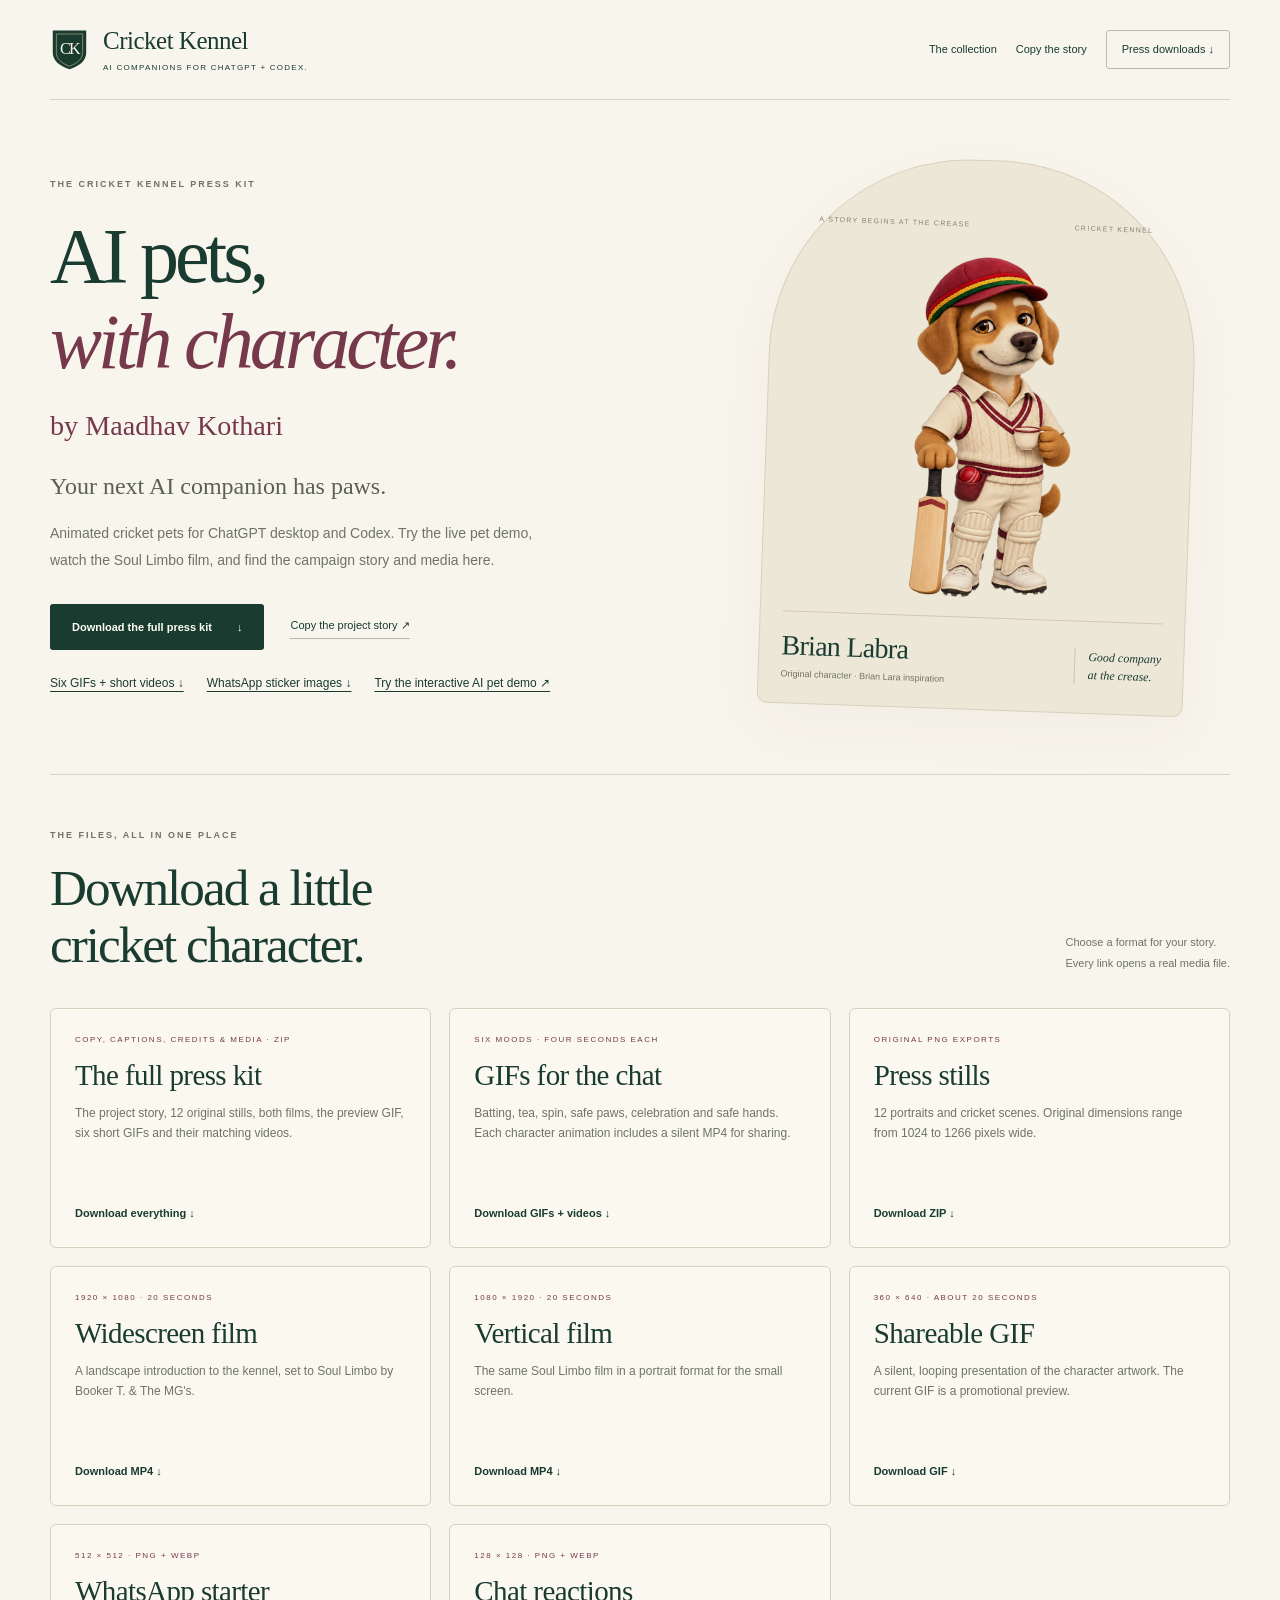
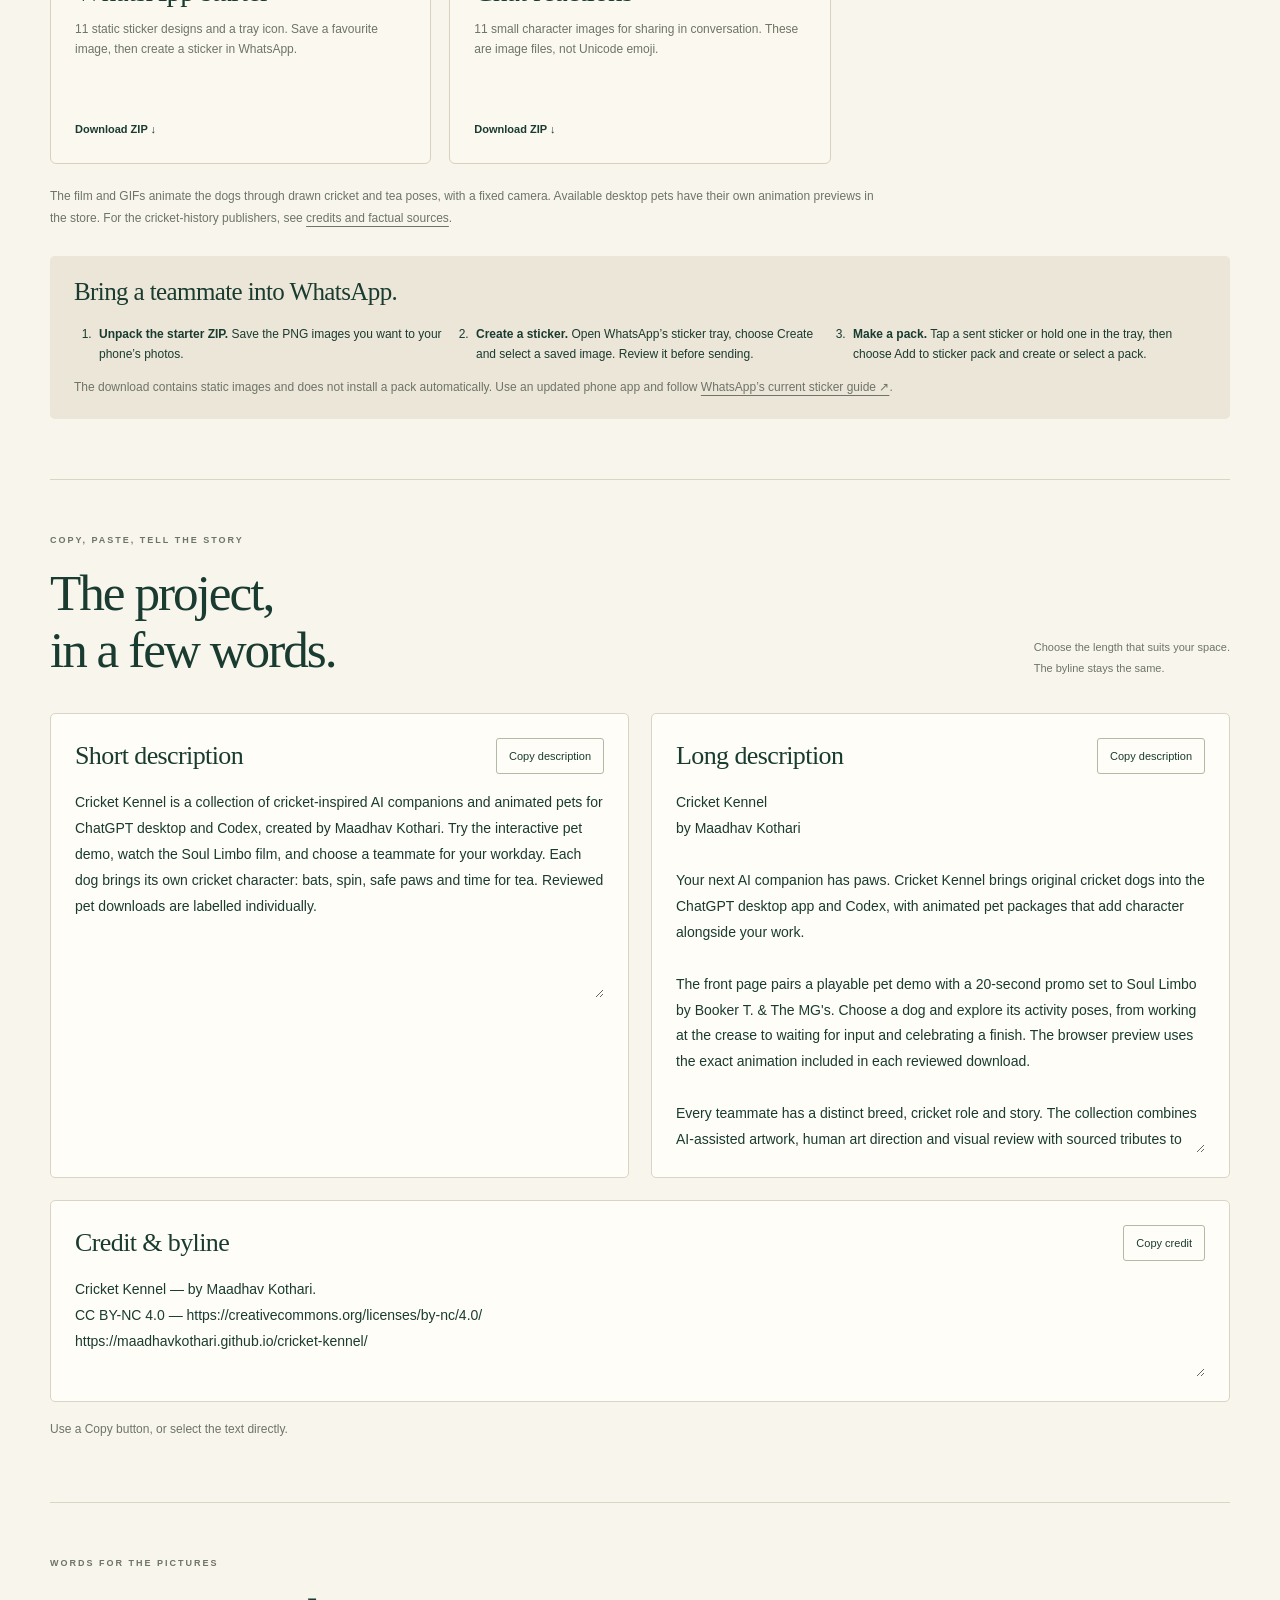
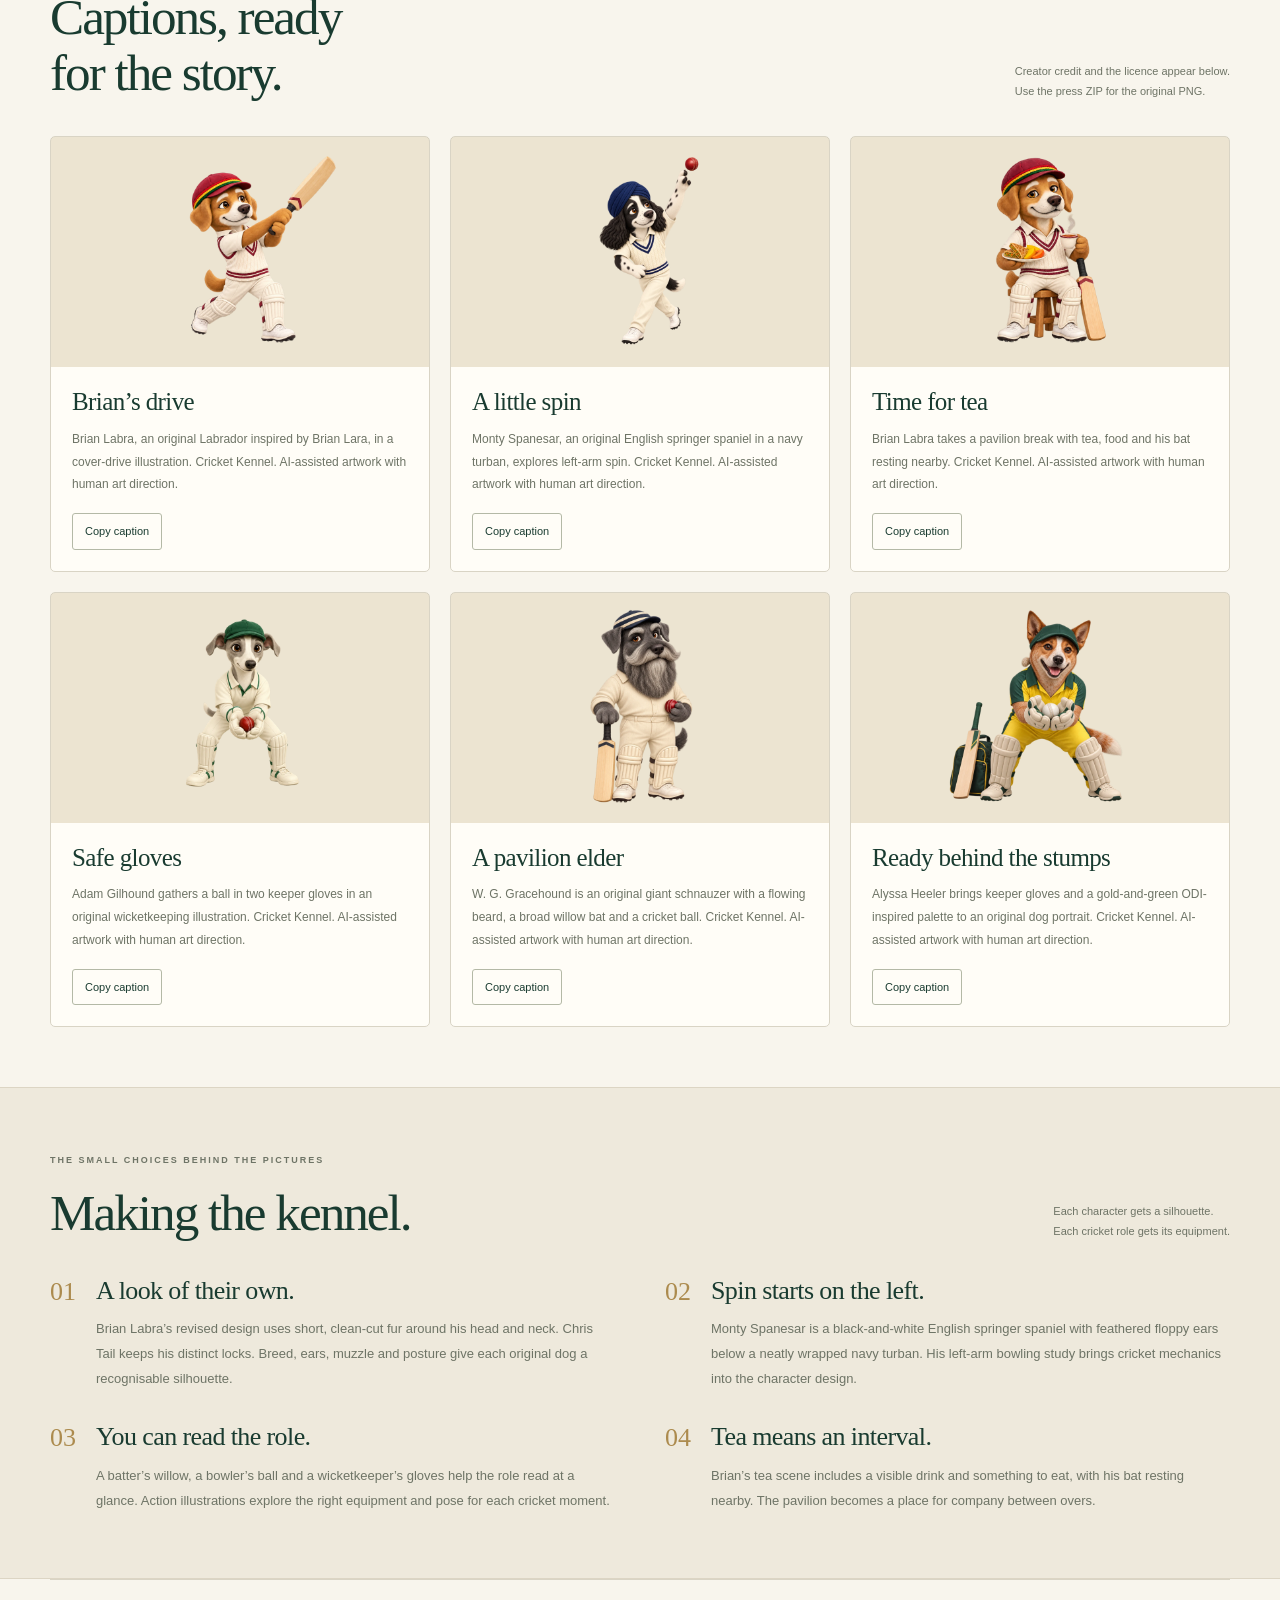
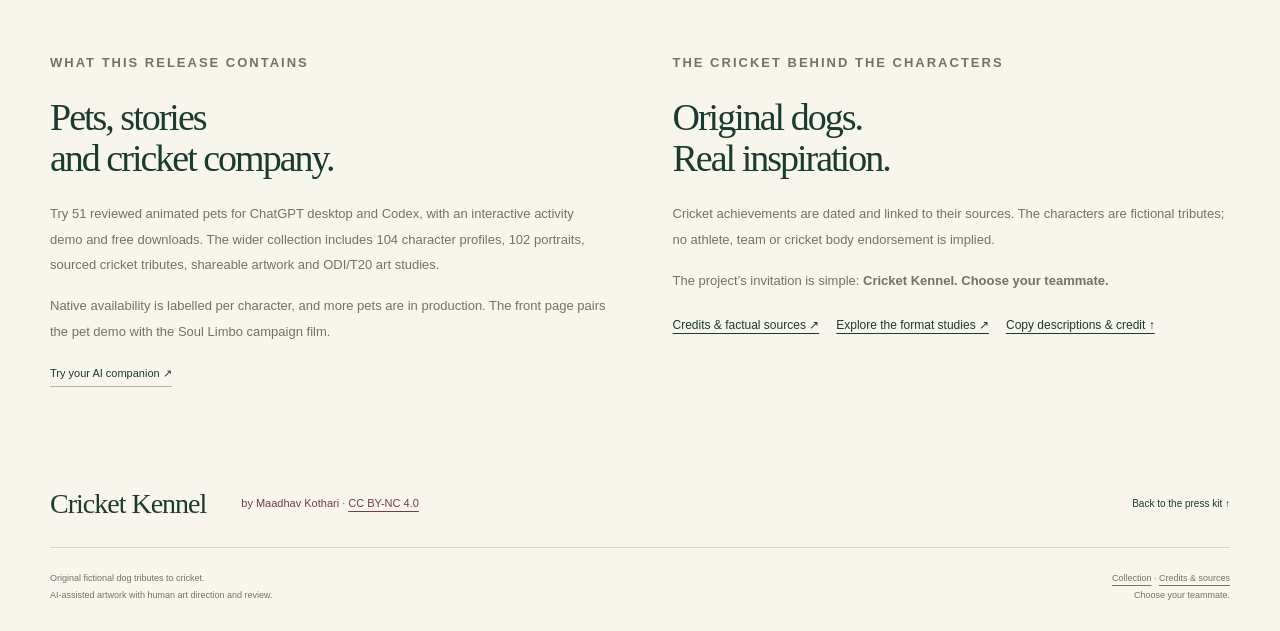
==== commit 4a7777a7: "Add Rahkeem Cornwoof native pet and fix mobile text spacing" ====
--- a/press.html
+++ b/press.html
@@ -17,7 +17,7 @@
   <link rel="canonical" href="https://maadhavkothari.github.io/cricket-kennel/press.html">
   <title>Press kit — Cricket Kennel by Maadhav Kothari</title>
   <link rel="icon" href="favicon.svg" type="image/svg+xml">
-  <link rel="stylesheet" href="styles.css?v=20260919-v1-50-skills-5b73dc3f-matchday-4f7d1217">
+  <link rel="stylesheet" href="styles.css?v=20260921-v1-51-kits-53-ui-4e38c885-skills-5b73dc3f-matchday-4f7d1217">
   <style>
     .press-hero{min-height:0;padding-block:60px 64px;grid-template-columns:1.1fr .9fr;gap:64px}
     .press-hero h1{font-size:clamp(60px,6.1vw,89px);letter-spacing:-4px}
@@ -163,7 +163,7 @@
     </section>
 
     <section class="press-about wrap" aria-label="Project scope and sources">
-      <article><p class="eyebrow">What this release contains</p><h2>Pets, stories<br> and cricket company.</h2><p>Try 50 reviewed animated pets for ChatGPT desktop and Codex, with an interactive activity demo and free downloads. The wider collection includes 104 character profiles, 102 portraits, sourced cricket tributes, shareable artwork and ODI/T20 art studies.</p><p>Native availability is labelled per character, and more pets are in production. The front page pairs the pet demo with the Soul Limbo campaign film.</p><a class="underlink" href="index.html#pet-store">Try your AI companion ↗</a></article>
+      <article><p class="eyebrow">What this release contains</p><h2>Pets, stories<br> and cricket company.</h2><p>Try 51 reviewed animated pets for ChatGPT desktop and Codex, with an interactive activity demo and free downloads. The wider collection includes 104 character profiles, 102 portraits, sourced cricket tributes, shareable artwork and ODI/T20 art studies.</p><p>Native availability is labelled per character, and more pets are in production. The front page pairs the pet demo with the Soul Limbo campaign film.</p><a class="underlink" href="index.html#pet-store">Try your AI companion ↗</a></article>
       <article><p class="eyebrow">The cricket behind the characters</p><h2>Original dogs.<br> Real inspiration.</h2><p>Cricket achievements are dated and linked to their sources. The characters are fictional tributes; no athlete, team or cricket body endorsement is implied.</p><p>The project’s invitation is simple: <strong>Cricket Kennel. Choose your teammate.</strong></p><div class="press-source-links"><a href="CREDITS.md">Credits &amp; factual sources ↗</a><a href="index.html#formats">Explore the format studies ↗</a><a href="#project-copy">Copy descriptions &amp; credit ↑</a></div></article>
     </section>
   </main>
--- a/styles.css
+++ b/styles.css
@@ -27,7 +27,7 @@
 .pet-demo-panel,.film-demo-panel{min-width:0;border:1px solid var(--demo-border);border-radius:12px;overflow:hidden;background:var(--paper)}
 .demo-panel-heading{padding:25px 28px 22px}.demo-panel-heading .eyebrow{margin-bottom:12px}.demo-panel-heading h3{font-size:32px}.demo-panel-heading>p:last-child{font-size:12px;line-height:1.6;color:var(--muted);margin-top:10px}
 .pet-demo-panel .native-stage{min-height:260px;padding:18px}.pet-demo-panel .native-stage canvas{width:216px;height:234px;max-height:none}
-.pet-demo-panel .store-controls{padding:24px 28px 28px}.demo-selects{display:grid;grid-template-columns:1fr 1fr;gap:16px}.demo-selects>div{min-width:0}.demo-selects select{margin-bottom:15px}
+.pet-demo-panel .store-controls{padding:24px 28px 28px}.demo-selects{display:grid;grid-template-columns:1fr 1fr;gap:16px}.demo-selects>div{min-width:0}.demo-selects>div:last-child{grid-column:1/-1}.demo-selects select{margin-bottom:15px}
 .demo-status{font-size:11px;line-height:1.5;color:var(--muted);min-height:34px;margin:10px 0 13px}.pet-demo-panel .store-controls>.button{margin-top:0}.pet-demo-panel .native-transport,.pet-demo-panel .preview-backgrounds{margin-bottom:12px}
 .film-demo-panel .film-player{border:0;border-radius:0;min-height:260px}.film-demo-panel .film-player video{max-height:420px}.film-demo-controls{padding:24px 28px 30px}.film-demo-controls .media-switches{margin-top:0}.film-demo-controls .film-small{margin-top:15px}.demo-product-copy{font:22px/1.5 var(--serif);margin:28px 0 22px;color:var(--green)}
 .film-demo-panel .eyebrow{color:var(--muted)}.film-demo-panel .film-copy>p:not(.eyebrow){max-width:none}.film-demo-panel .media-switch{color:var(--green);border-color:#9ca78e;font-size:11px}.film-demo-panel .media-switch[aria-pressed=true]{background:var(--green);border-color:var(--green);color:var(--paper)}.film-demo-panel .film-download{color:var(--maroon);font-size:12px}.film-demo-controls .film-small{font-size:12px;color:var(--muted)}
